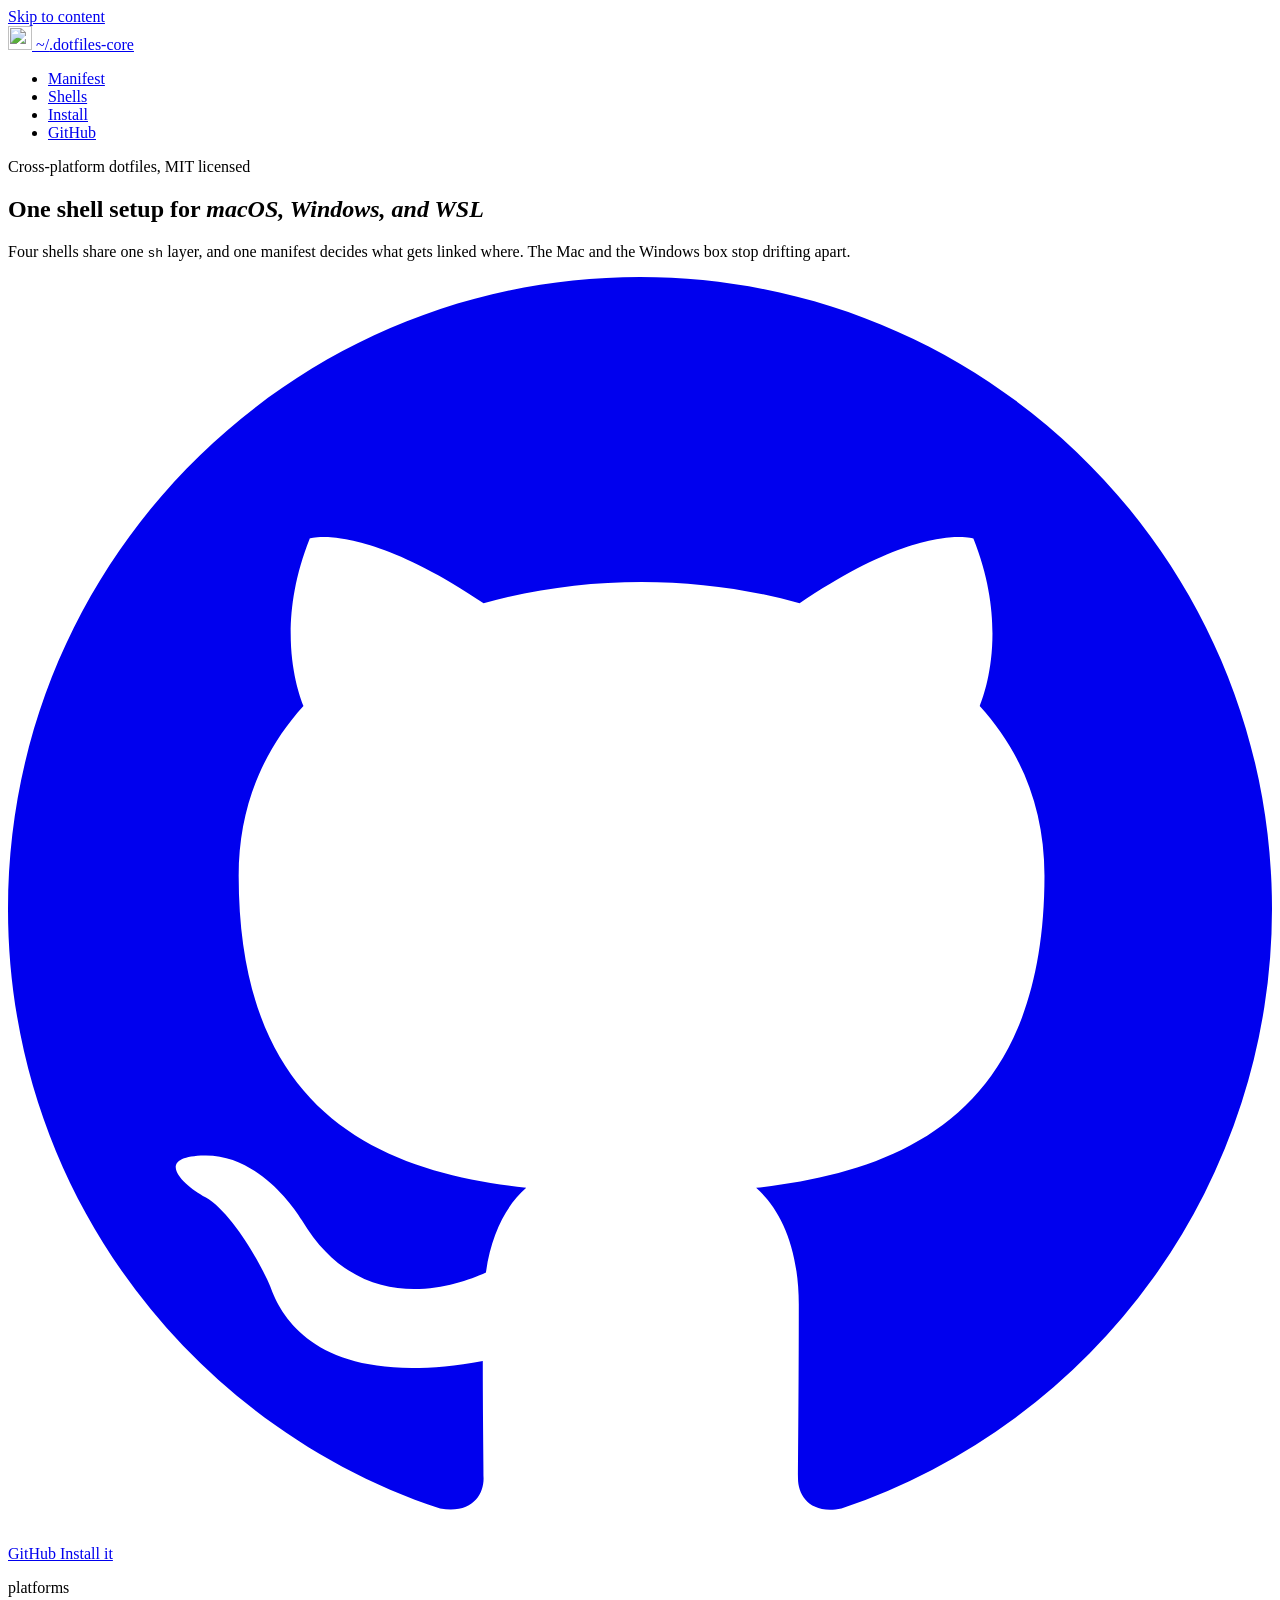
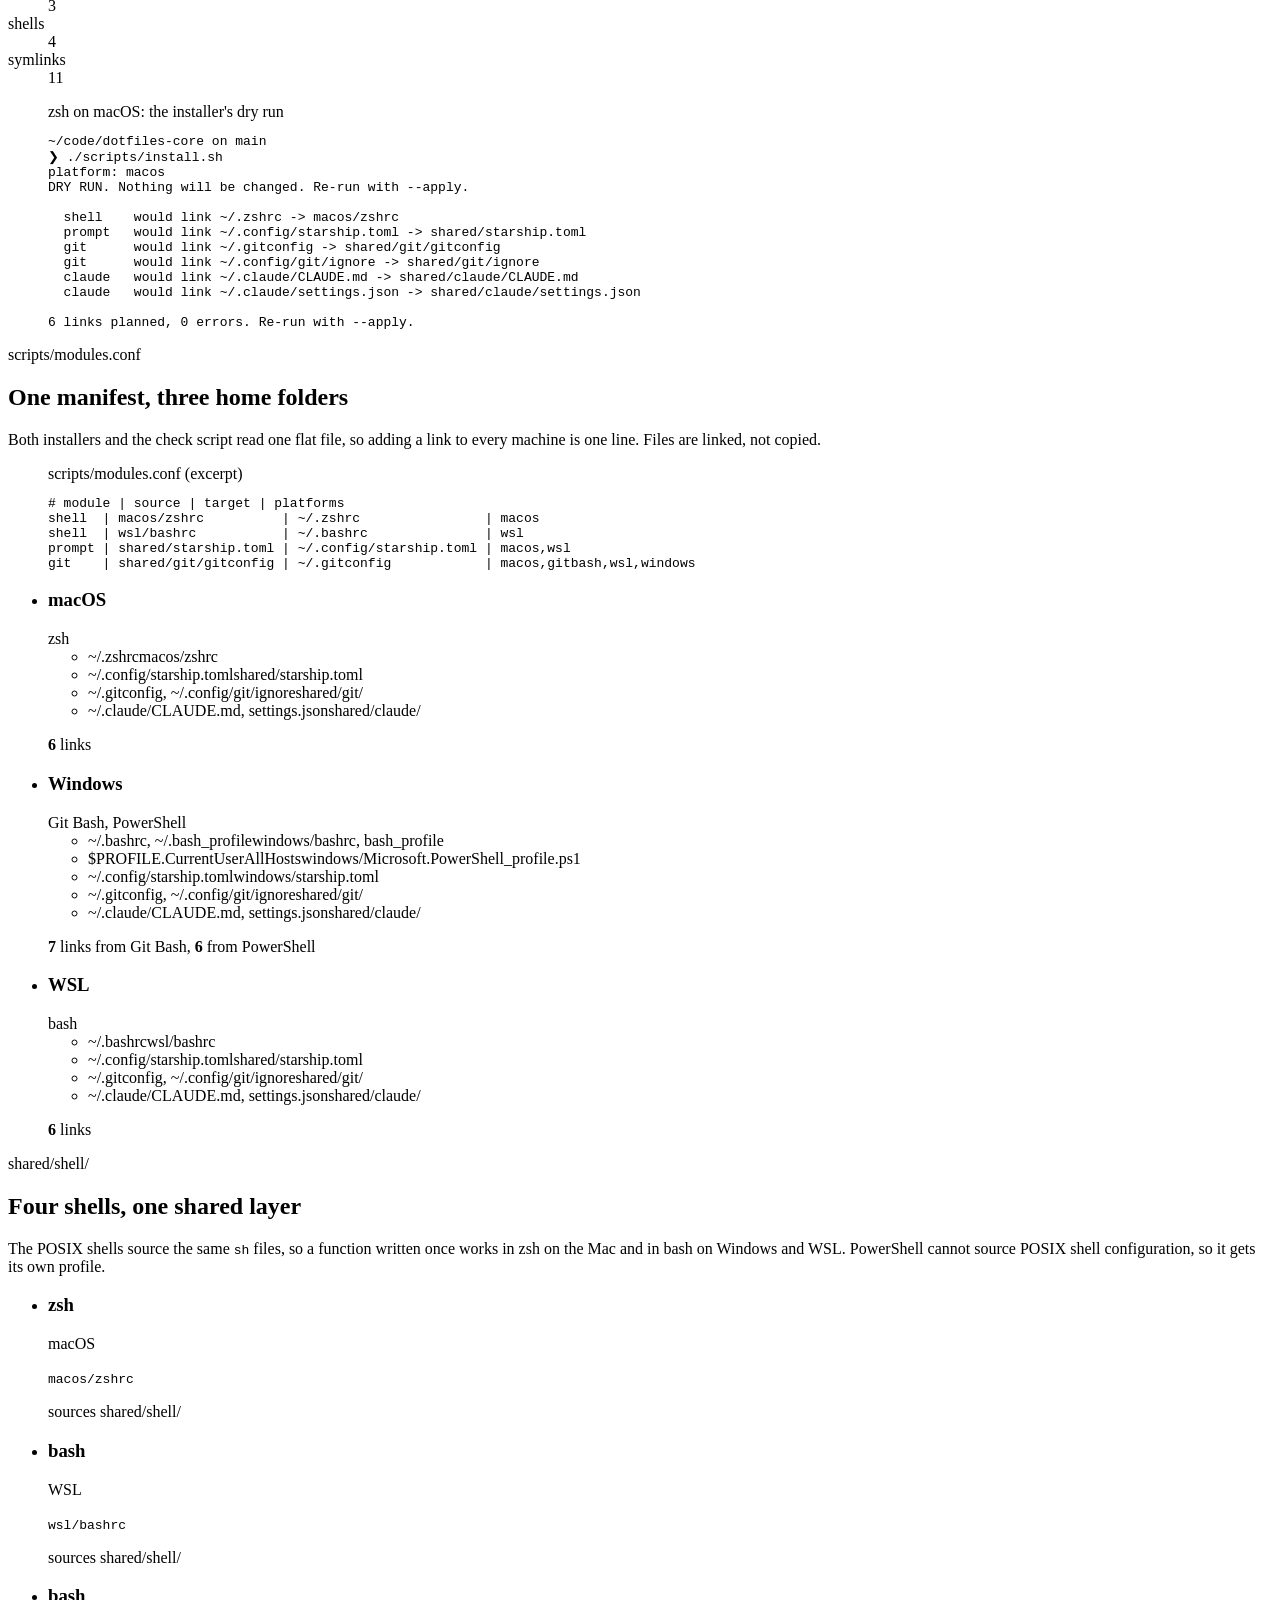
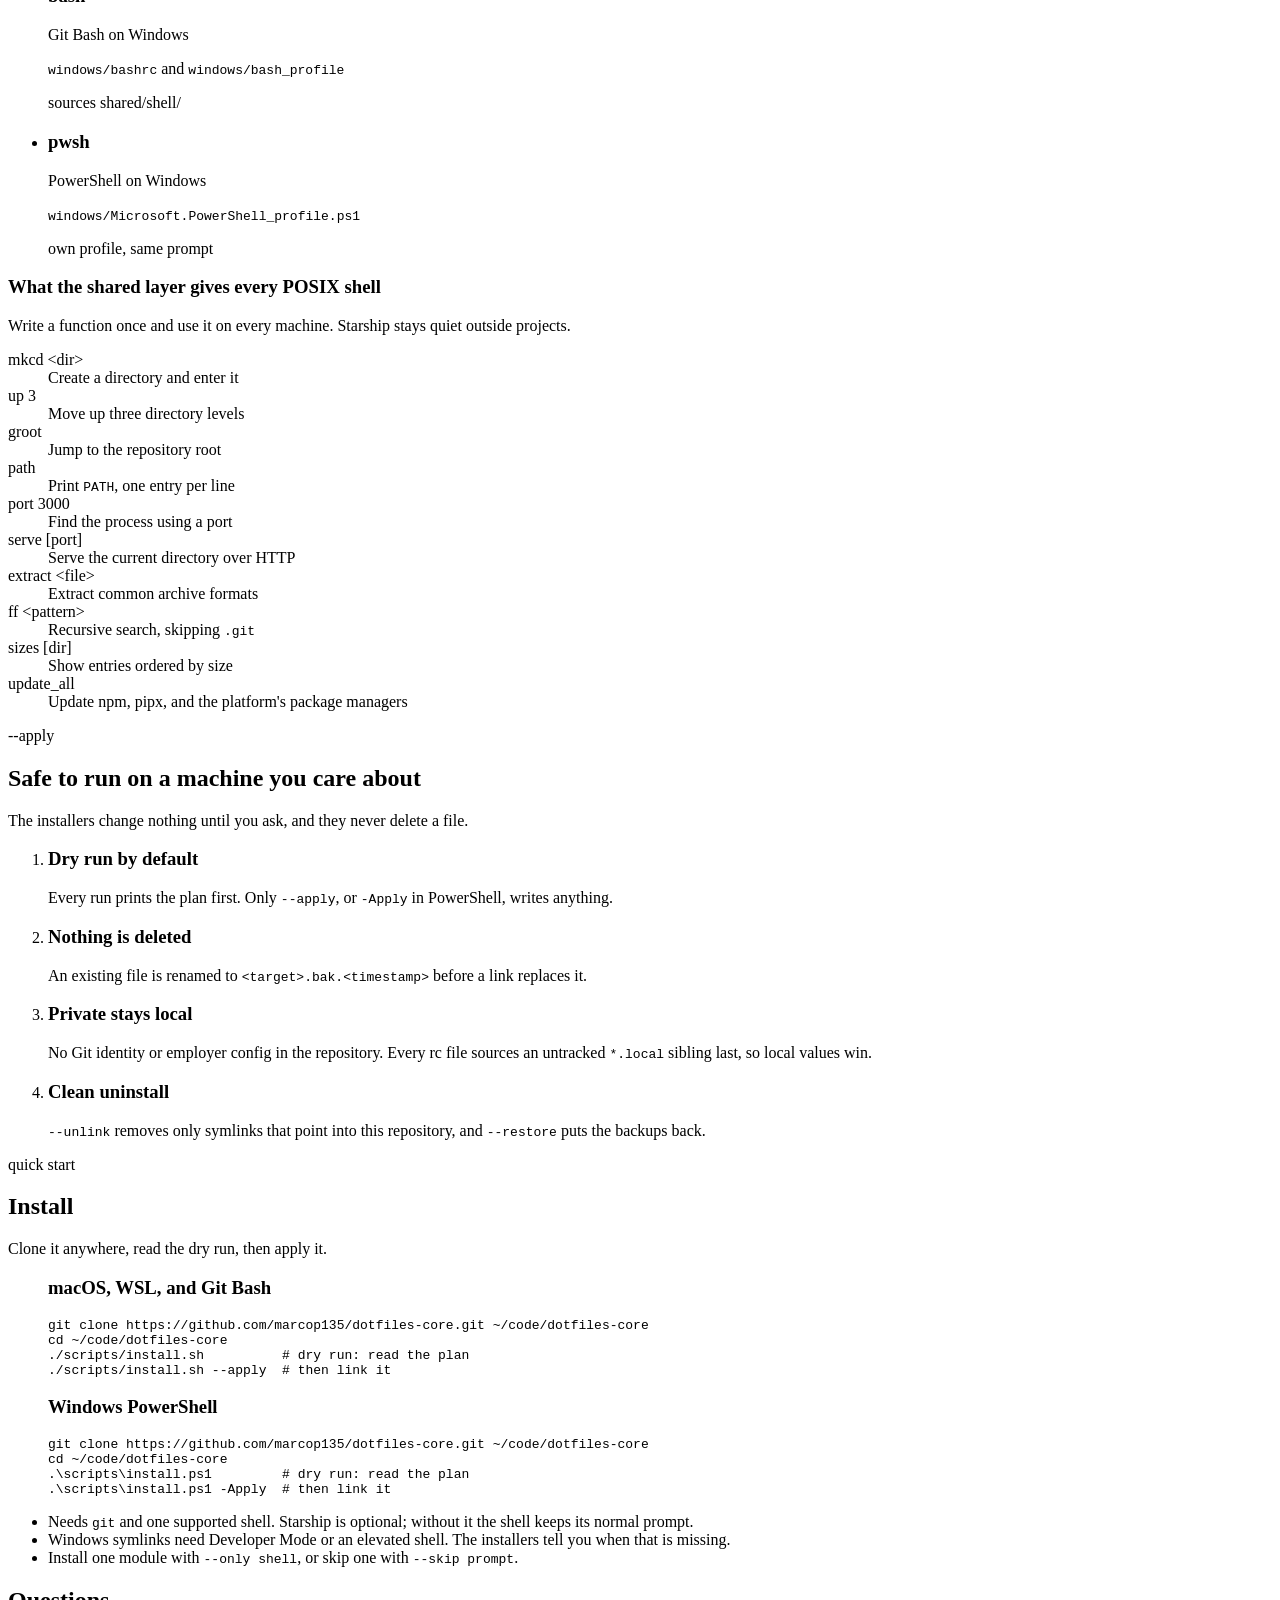
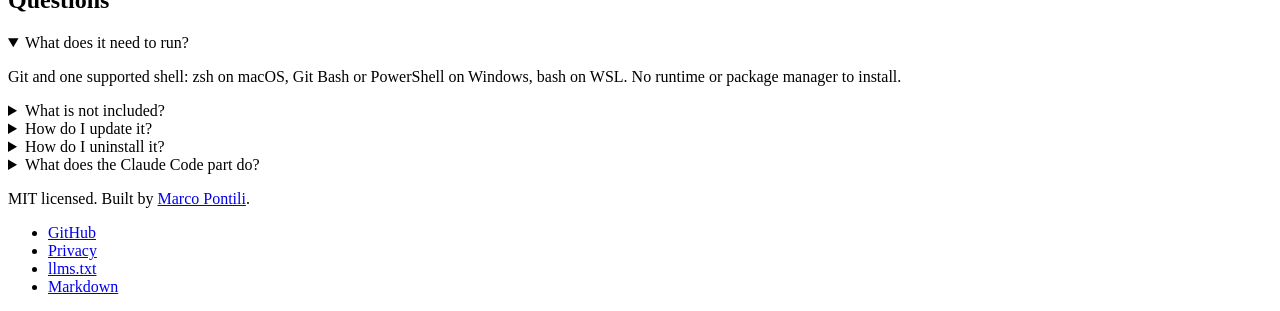
==== site/index.html @ bcd45f97 "fix(brand): shorten the image tagline and cut 1.4.1" ====
<!DOCTYPE html>
<html lang="en">
<head>
  <meta charset="utf-8">
  <meta name="viewport" content="width=device-width, initial-scale=1">
  <meta name="color-scheme" content="dark light">
  <meta name="robots" content="index, follow, max-snippet:-1, max-image-preview:large, max-video-preview:-1">
  <meta name="author" content="Marco Pontili">
  <meta name="theme-color" content="#070A12" media="(prefers-color-scheme: dark)">
  <meta name="theme-color" content="#F4F6FA" media="(prefers-color-scheme: light)">
  <link rel="icon" href="/favicon.ico" sizes="any">
  <link rel="icon" href="/favicon.svg" type="image/svg+xml">
  <link rel="icon" type="image/png" sizes="32x32" href="/favicon-32x32.png">
  <link rel="icon" type="image/png" sizes="16x16" href="/favicon-16x16.png">
  <link rel="apple-touch-icon" sizes="180x180" href="/apple-touch-icon.png">
  <link rel="manifest" href="/site.webmanifest">
  <link rel="preload" href="/fonts/roboto-mono-v31-latin-700.woff2" as="font" type="font/woff2" crossorigin>
  <link rel="stylesheet" href="/styles.3c9b6d05.css">
  <title>dotfiles-core: one shell setup for macOS, Windows, and WSL</title>
  <meta name="description" content="Cross-platform dotfiles for zsh, bash, Git Bash, and PowerShell. One shared sh layer, one manifest, symlinks into your home folder.">
  <link rel="canonical" href="https://dotfiles.marcopontili.com/">
  <link rel="alternate" type="text/markdown" href="https://dotfiles.marcopontili.com/index.md" title="Markdown">
  <link rel="alternate" type="text/plain" href="https://dotfiles.marcopontili.com/llms.txt" title="llms.txt">
  <meta property="og:type" content="website">
  <meta property="og:site_name" content="dotfiles-core">
  <meta property="og:locale" content="en_US">
  <meta property="og:url" content="https://dotfiles.marcopontili.com/">
  <meta property="og:title" content="dotfiles-core: one shell setup for macOS, Windows, and WSL">
  <meta property="og:description" content="Cross-platform dotfiles for zsh, bash, Git Bash, and PowerShell. One shared sh layer, one manifest, symlinks into your home folder.">
  <meta property="og:image" content="https://dotfiles.marcopontili.com/og.png">
  <meta property="og:image:width" content="1200">
  <meta property="og:image:height" content="630">
  <meta property="og:image:alt" content="~/.dotfiles-core: One shell for macOS, Win, and WSL. A simple terminal prompt.">
  <meta name="twitter:card" content="summary_large_image">
  <meta name="twitter:title" content="dotfiles-core: one shell setup for macOS, Windows, and WSL">
  <meta name="twitter:description" content="Cross-platform dotfiles for zsh, bash, Git Bash, and PowerShell. One shared sh layer, one manifest, symlinks into your home folder.">
  <meta name="twitter:image" content="https://dotfiles.marcopontili.com/og.png">
  <meta name="twitter:image:alt" content="~/.dotfiles-core: One shell for macOS, Win, and WSL. A simple terminal prompt.">
  <script type="application/ld+json">
{
  "@context": "https://schema.org",
  "@graph": [
    {
      "@type": "WebSite",
      "@id": "https://dotfiles.marcopontili.com/#website",
      "url": "https://dotfiles.marcopontili.com/",
      "name": "dotfiles-core",
      "description": "Cross-platform dotfiles for macOS, Windows, and WSL.",
      "inLanguage": "en",
      "publisher": {
        "@id": "https://marcopontili.com/#person"
      }
    },
    {
      "@type": "Person",
      "@id": "https://marcopontili.com/#person",
      "name": "Marco Pontili",
      "url": "https://marcopontili.com/",
      "sameAs": [
        "https://github.com/marcop135"
      ]
    },
    {
      "@type": "WebPage",
      "@id": "https://dotfiles.marcopontili.com/#webpage",
      "url": "https://dotfiles.marcopontili.com/",
      "name": "dotfiles-core: one shell setup for macOS, Windows, and WSL",
      "description": "Cross-platform dotfiles for zsh, bash, Git Bash, and PowerShell. One shared sh layer, one manifest, symlinks into your home folder.",
      "isPartOf": {
        "@id": "https://dotfiles.marcopontili.com/#website"
      },
      "about": {
        "@id": "https://dotfiles.marcopontili.com/#code"
      },
      "primaryImageOfPage": {
        "@type": "ImageObject",
        "url": "https://dotfiles.marcopontili.com/og.png",
        "width": 1200,
        "height": 630
      },
      "dateModified": "2026-10-15",
      "inLanguage": "en"
    },
    {
      "@type": "SoftwareSourceCode",
      "@id": "https://dotfiles.marcopontili.com/#code",
      "name": "dotfiles-core",
      "description": "Shell, prompt, Git, and Claude Code configuration for zsh on macOS, Git Bash and PowerShell on Windows, and bash on WSL, linked into the home folder from one manifest.",
      "codeRepository": "https://github.com/marcop135/dotfiles-core",
      "url": "https://dotfiles.marcopontili.com/",
      "programmingLanguage": [
        "Shell",
        "PowerShell"
      ],
      "runtimePlatform": [
        "macOS",
        "Windows",
        "Windows Subsystem for Linux"
      ],
      "license": "https://opensource.org/licenses/MIT",
      "author": {
        "@id": "https://marcopontili.com/#person"
      }
    },
    {
      "@type": "FAQPage",
      "@id": "https://dotfiles.marcopontili.com/#faq",
      "mainEntity": [
        {
          "@type": "Question",
          "name": "What is dotfiles-core?",
          "acceptedAnswer": {
            "@type": "Answer",
            "text": "dotfiles-core is the shared part of a cross-platform dotfiles setup for macOS, Windows, and WSL. One POSIX sh layer is sourced by zsh, bash, and Git Bash, PowerShell has its own profile, and one manifest decides which file is symlinked where in the home folder."
          }
        },
        {
          "@type": "Question",
          "name": "What does it need to run?",
          "acceptedAnswer": {
            "@type": "Answer",
            "text": "Git and one supported shell: zsh on macOS, Git Bash or PowerShell on Windows, bash on WSL. Starship is optional. There is no language runtime and no package manager to install."
          }
        },
        {
          "@type": "Question",
          "name": "Will the installer overwrite my existing files?",
          "acceptedAnswer": {
            "@type": "Answer",
            "text": "No. The installer is a dry run until you pass --apply, or -Apply in PowerShell. An existing file is renamed to <target>.bak.<timestamp> before a link replaces it, and nothing is ever deleted."
          }
        },
        {
          "@type": "Question",
          "name": "What is not included?",
          "acceptedAnswer": {
            "@type": "Answer",
            "text": "Git identity, employer and client configuration, package lists, macOS system settings, and editor and terminal settings. Private and machine-specific values go in untracked .local files that every rc file sources last."
          }
        },
        {
          "@type": "Question",
          "name": "How do I uninstall it?",
          "acceptedAnswer": {
            "@type": "Answer",
            "text": "Run ./scripts/install.sh --unlink --restore --apply. Uninstall removes only symlinks that point into the repository and puts the backups back."
          }
        }
      ]
    }
  ]
}
  </script>
</head>
<body>
  <a class="skip" href="#main">Skip to content</a>

  <header class="topbar">
    <div class="shell topbar-inner">
      <a class="brand" href="/" aria-label="dotfiles-core home">
        <img src="/favicon.svg" alt="" width="24" height="24">
        <span><span class="brand-tilde">~/</span>.dotfiles-core</span>
      </a>
      <nav class="topnav" aria-label="Primary">
        <ul>
          <li><a class="topnav-anchor" href="#manifest">Manifest</a></li>
          <li><a class="topnav-anchor" href="#shells">Shells</a></li>
          <li><a class="topnav-anchor" href="#install">Install</a></li>
          <li><a class="topnav-gh" href="https://github.com/marcop135/dotfiles-core">GitHub</a></li>
        </ul>
      </nav>
    </div>
  </header>

  <main id="main">
    <section class="hero" aria-labelledby="hero-title">
      <div class="shell hero-grid">
        <div>
          <p class="eyebrow">Cross-platform dotfiles, MIT licensed</p>
          <h1 id="hero-title" class="headline">One shell setup for <em>macOS, Windows, and WSL</em></h1>
          <p class="lede">Four shells share one <code>sh</code> layer, and one manifest decides what gets linked where. The Mac and the Windows box stop drifting apart.</p>
          <div class="cta">
            <a class="btn btn-primary" href="https://github.com/marcop135/dotfiles-core">
              <svg viewBox="0 0 16 16" aria-hidden="true" focusable="false"><path fill="currentColor" d="M8 0C3.58 0 0 3.58 0 8c0 3.54 2.29 6.53 5.47 7.59.4.07.55-.17.55-.38 0-.19-.01-.82-.01-1.49-2.01.37-2.53-.49-2.69-.94-.09-.23-.48-.94-.82-1.13-.28-.15-.68-.52-.01-.53.63-.01 1.08.58 1.23.82.72 1.21 1.87.87 2.33.66.07-.52.28-.87.51-1.07-1.78-.2-3.64-.89-3.64-3.95 0-.87.31-1.59.82-2.15-.08-.2-.36-1.02.08-2.12 0 0 .67-.21 2.2.82.64-.18 1.32-.27 2-.27.68 0 1.36.09 2 .27 1.53-1.04 2.2-.82 2.2-.82.44 1.1.16 1.92.08 2.12.51.56.82 1.27.82 2.15 0 3.07-1.87 3.75-3.65 3.95.29.25.54.73.54 1.48 0 1.07-.01 1.93-.01 2.2 0 .21.15.46.55.38A8.013 8.013 0 0 0 16 8c0-4.42-3.58-8-8-8Z"/></svg>
              GitHub
            </a>
            <a class="btn btn-ghost" href="#install">Install it</a>
          </div>
          <dl class="stats">
            <div><dt>platforms</dt><dd>3</dd></div>
            <div><dt>shells</dt><dd>4</dd></div>
            <div><dt>symlinks</dt><dd>11</dd></div>
          </dl>
        </div>

        <figure class="term" aria-labelledby="hero-term-caption">
          <figcaption id="hero-term-caption" class="term-bar">
            <span class="term-dots" aria-hidden="true"><span></span><span></span><span></span></span>
            zsh on macOS: the installer's dry run
          </figcaption>
<pre class="term-body" tabindex="0"><code><span class="t-path">~/code/dotfiles-core</span> <span class="t-muted">on</span> <span class="t-branch">main</span>
<span class="t-prompt">&#10095;</span> <span class="t-cmd">./scripts/install.sh</span><span class="t-cursor" aria-hidden="true"></span>
<span class="t-out i0"><span class="t-muted">platform:</span> macos</span>
<span class="t-out i1"><span class="t-warn">DRY RUN.</span> Nothing will be changed. Re-run with --apply.</span>
<span class="t-out i2"> </span>
<span class="t-out i3">  <span class="t-mod">shell </span>   would link ~/.zshrc -&gt; macos/zshrc</span>
<span class="t-out i4">  <span class="t-mod">prompt</span>   would link ~/.config/starship.toml -&gt; shared/starship.toml</span>
<span class="t-out i5">  <span class="t-mod">git   </span>   would link ~/.gitconfig -&gt; shared/git/gitconfig</span>
<span class="t-out i6">  <span class="t-mod">git   </span>   would link ~/.config/git/ignore -&gt; shared/git/ignore</span>
<span class="t-out i7">  <span class="t-mod">claude</span>   would link ~/.claude/CLAUDE.md -&gt; shared/claude/CLAUDE.md</span>
<span class="t-out i8">  <span class="t-mod">claude</span>   would link ~/.claude/settings.json -&gt; shared/claude/settings.json</span>
<span class="t-out i9"> </span>
<span class="t-out i10"><span class="t-ok">6 links planned, 0 errors.</span> Re-run with --apply.</span></code></pre>
        </figure>
      </div>
    </section>

    <section class="section" id="manifest" aria-labelledby="manifest-title">
      <div class="shell">
        <div class="section-head section-head--center">
          <span class="section-kicker">scripts/modules.conf</span>
          <h2 id="manifest-title" class="section-title">One manifest, three home folders</h2>
          <p class="section-lede">Both installers and the check script read one flat file, so adding a link to every machine is one line. Files are linked, not copied.</p>
        </div>

        <div class="fan">
          <div class="manifest">
            <figure class="term" aria-labelledby="manifest-caption">
              <figcaption id="manifest-caption" class="term-bar">
                <span class="term-dots" aria-hidden="true"><span></span><span></span><span></span></span>
                scripts/modules.conf (excerpt)
              </figcaption>
<pre class="term-body" tabindex="0"><code><span class="t-comment"># module | source | target | platforms</span>
<span class="t-mod">shell </span> | macos/zshrc          | ~/.zshrc                | macos
<span class="t-mod">shell </span> | wsl/bashrc           | ~/.bashrc               | wsl
<span class="t-mod">prompt</span> | shared/starship.toml | ~/.config/starship.toml | macos,wsl
<span class="t-mod">git   </span> | shared/git/gitconfig | ~/.gitconfig            | macos,gitbash,wsl,windows</code></pre>
            </figure>
          </div>

          <ul class="fan-targets" aria-label="Where each platform's links land">
            <li class="target">
              <div class="target-head">
                <h3>macOS</h3>
                <span class="target-shells">zsh</span>
              </div>
              <ul class="links">
                <li><span class="to">~/.zshrc</span><span class="from">macos/zshrc</span></li>
                <li><span class="to">~/.config/starship.toml</span><span class="from">shared/starship.toml</span></li>
                <li><span class="to">~/.gitconfig, ~/.config/git/ignore</span><span class="from">shared/git/</span></li>
                <li><span class="to">~/.claude/CLAUDE.md, settings.json</span><span class="from">shared/claude/</span></li>
              </ul>
              <p class="target-count"><strong>6</strong> links</p>
            </li>
            <li class="target">
              <div class="target-head">
                <h3>Windows</h3>
                <span class="target-shells">Git Bash, PowerShell</span>
              </div>
              <ul class="links">
                <li><span class="to">~/.bashrc, ~/.bash_profile</span><span class="from">windows/bashrc, bash_profile</span></li>
                <li><span class="to">$PROFILE.CurrentUserAllHosts</span><span class="from">windows/Microsoft.PowerShell_profile.ps1</span></li>
                <li><span class="to">~/.config/starship.toml</span><span class="from">windows/starship.toml</span></li>
                <li><span class="to">~/.gitconfig, ~/.config/git/ignore</span><span class="from">shared/git/</span></li>
                <li><span class="to">~/.claude/CLAUDE.md, settings.json</span><span class="from">shared/claude/</span></li>
              </ul>
              <p class="target-count"><strong>7</strong> links from Git Bash, <strong>6</strong> from PowerShell</p>
            </li>
            <li class="target">
              <div class="target-head">
                <h3>WSL</h3>
                <span class="target-shells">bash</span>
              </div>
              <ul class="links">
                <li><span class="to">~/.bashrc</span><span class="from">wsl/bashrc</span></li>
                <li><span class="to">~/.config/starship.toml</span><span class="from">shared/starship.toml</span></li>
                <li><span class="to">~/.gitconfig, ~/.config/git/ignore</span><span class="from">shared/git/</span></li>
                <li><span class="to">~/.claude/CLAUDE.md, settings.json</span><span class="from">shared/claude/</span></li>
              </ul>
              <p class="target-count"><strong>6</strong> links</p>
            </li>
          </ul>
        </div>
      </div>
    </section>

    <section class="section" id="shells" aria-labelledby="shells-title">
      <div class="shell">
        <div class="section-head">
          <span class="section-kicker">shared/shell/</span>
          <h2 id="shells-title" class="section-title">Four shells, one shared layer</h2>
          <p class="section-lede">The POSIX shells source the same <code>sh</code> files, so a function written once works in zsh on the Mac and in bash on Windows and WSL. PowerShell cannot source POSIX shell configuration, so it gets its own profile.</p>
        </div>

        <ul class="shells">
          <li class="shell-card" data-tone="mac">
            <h3>zsh</h3>
            <p class="shell-platform">macOS</p>
            <p class="shell-entry"><code>macos/zshrc</code></p>
            <p class="shell-layer">sources shared/shell/</p>
          </li>
          <li class="shell-card" data-tone="wsl">
            <h3>bash</h3>
            <p class="shell-platform">WSL</p>
            <p class="shell-entry"><code>wsl/bashrc</code></p>
            <p class="shell-layer">sources shared/shell/</p>
          </li>
          <li class="shell-card" data-tone="gitbash">
            <h3>bash</h3>
            <p class="shell-platform">Git Bash on Windows</p>
            <p class="shell-entry"><code>windows/bashrc</code> and <code>windows/bash_profile</code></p>
            <p class="shell-layer">sources shared/shell/</p>
          </li>
          <li class="shell-card" data-tone="pwsh">
            <h3>pwsh</h3>
            <p class="shell-platform">PowerShell on Windows</p>
            <p class="shell-entry"><code>windows/Microsoft.PowerShell_profile.ps1</code></p>
            <p class="shell-layer">own profile, same prompt</p>
          </li>
        </ul>

        <div class="shared-layer">
          <div>
            <h3>What the shared layer gives every POSIX shell</h3>
            <p>Write a function once and use it on every machine. Starship stays quiet outside projects.</p>
          </div>
          <dl class="fn-list">
            <div><dt>mkcd &lt;dir&gt;</dt><dd>Create a directory and enter it</dd></div>
            <div><dt>up 3</dt><dd>Move up three directory levels</dd></div>
            <div><dt>groot</dt><dd>Jump to the repository root</dd></div>
            <div><dt>path</dt><dd>Print <code>PATH</code>, one entry per line</dd></div>
            <div><dt>port 3000</dt><dd>Find the process using a port</dd></div>
            <div><dt>serve [port]</dt><dd>Serve the current directory over HTTP</dd></div>
            <div><dt>extract &lt;file&gt;</dt><dd>Extract common archive formats</dd></div>
            <div><dt>ff &lt;pattern&gt;</dt><dd>Recursive search, skipping <code>.git</code></dd></div>
            <div><dt>sizes [dir]</dt><dd>Show entries ordered by size</dd></div>
            <div><dt>update_all</dt><dd>Update npm, pipx, and the platform's package managers</dd></div>
          </dl>
        </div>
      </div>
    </section>

    <section class="section" id="safety" aria-labelledby="safety-title">
      <div class="shell">
        <div class="section-head">
          <span class="section-kicker">--apply</span>
          <h2 id="safety-title" class="section-title">Safe to run on a machine you care about</h2>
          <p class="section-lede">The installers change nothing until you ask, and they never delete a file.</p>
        </div>
        <ol class="rules">
          <li>
            <h3>Dry run by default</h3>
            <p>Every run prints the plan first. Only <code>--apply</code>, or <code>-Apply</code> in PowerShell, writes anything.</p>
          </li>
          <li>
            <h3>Nothing is deleted</h3>
            <p>An existing file is renamed to <code>&lt;target&gt;.bak.&lt;timestamp&gt;</code> before a link replaces it.</p>
          </li>
          <li>
            <h3>Private stays local</h3>
            <p>No Git identity or employer config in the repository. Every rc file sources an untracked <code>*.local</code> sibling last, so local values win.</p>
          </li>
          <li>
            <h3>Clean uninstall</h3>
            <p><code>--unlink</code> removes only symlinks that point into this repository, and <code>--restore</code> puts the backups back.</p>
          </li>
        </ol>
      </div>
    </section>

    <section class="section" id="install" aria-labelledby="install-title">
      <div class="shell">
        <div class="section-head">
          <span class="section-kicker">quick start</span>
          <h2 id="install-title" class="section-title">Install</h2>
          <p class="section-lede">Clone it anywhere, read the dry run, then apply it.</p>
        </div>

        <div class="install-grid">
          <figure class="term snippet" aria-labelledby="snip-posix-title">
            <div class="term-bar">
              <h3 id="snip-posix-title">macOS, WSL, and Git Bash</h3>
              <button class="copy" type="button" data-copy="snip-posix" aria-label="Copy the macOS, WSL, and Git Bash commands" hidden>
                <svg viewBox="0 0 16 16" aria-hidden="true" focusable="false"><path fill="currentColor" d="M5 1.5A1.5 1.5 0 0 1 6.5 0h7A1.5 1.5 0 0 1 15 1.5v9a1.5 1.5 0 0 1-1.5 1.5H12v-1.5h1.5v-9h-7V3H5ZM1 5.5A1.5 1.5 0 0 1 2.5 4h7A1.5 1.5 0 0 1 11 5.5v9A1.5 1.5 0 0 1 9.5 16h-7A1.5 1.5 0 0 1 1 14.5Zm1.5 0v9h7v-9Z"/></svg>
                <span class="copy-label">Copy</span>
              </button>
            </div>
<pre class="term-body" tabindex="0"><code id="snip-posix">git clone https://github.com/marcop135/dotfiles-core.git ~/code/dotfiles-core
cd ~/code/dotfiles-core
./scripts/install.sh          <span class="t-comment"># dry run: read the plan</span>
./scripts/install.sh --apply  <span class="t-comment"># then link it</span></code></pre>
          </figure>

          <figure class="term snippet" aria-labelledby="snip-pwsh-title">
            <div class="term-bar">
              <h3 id="snip-pwsh-title">Windows PowerShell</h3>
              <button class="copy" type="button" data-copy="snip-pwsh" aria-label="Copy the Windows PowerShell commands" hidden>
                <svg viewBox="0 0 16 16" aria-hidden="true" focusable="false"><path fill="currentColor" d="M5 1.5A1.5 1.5 0 0 1 6.5 0h7A1.5 1.5 0 0 1 15 1.5v9a1.5 1.5 0 0 1-1.5 1.5H12v-1.5h1.5v-9h-7V3H5ZM1 5.5A1.5 1.5 0 0 1 2.5 4h7A1.5 1.5 0 0 1 11 5.5v9A1.5 1.5 0 0 1 9.5 16h-7A1.5 1.5 0 0 1 1 14.5Zm1.5 0v9h7v-9Z"/></svg>
                <span class="copy-label">Copy</span>
              </button>
            </div>
<pre class="term-body" tabindex="0"><code id="snip-pwsh">git clone https://github.com/marcop135/dotfiles-core.git ~/code/dotfiles-core
cd ~/code/dotfiles-core
.\scripts\install.ps1         <span class="t-comment"># dry run: read the plan</span>
.\scripts\install.ps1 -Apply  <span class="t-comment"># then link it</span></code></pre>
          </figure>
        </div>
        <p id="copy-status" class="visually-hidden" role="status" aria-live="polite"></p>

        <ul class="requirements">
          <li>Needs <code>git</code> and one supported shell. Starship is optional; without it the shell keeps its normal prompt.</li>
          <li>Windows symlinks need Developer Mode or an elevated shell. The installers tell you when that is missing.</li>
          <li>Install one module with <code>--only shell</code>, or skip one with <code>--skip prompt</code>.</li>
        </ul>
      </div>
    </section>

    <section class="section" id="faq" aria-labelledby="faq-title">
      <div class="shell">
        <div class="section-head">
          <h2 id="faq-title" class="section-title">Questions</h2>
        </div>
        <div class="faq">
          <details open>
            <summary>What does it need to run?</summary>
            <p>Git and one supported shell: zsh on macOS, Git Bash or PowerShell on Windows, bash on WSL. No runtime or package manager to install.</p>
          </details>
          <details>
            <summary>What is not included?</summary>
            <p>Git identity, employer and client configuration, package lists, macOS system settings, and editor and terminal settings. Put your identity in <code>~/.gitconfig.local</code> and anything private in the <code>.local</code> files.</p>
          </details>
          <details>
            <summary>How do I update it?</summary>
            <p>Run <code>git pull</code> and <code>./scripts/install.sh --apply</code> again. The installer is idempotent: existing links stay as they are and new configuration gets linked.</p>
          </details>
          <details>
            <summary>How do I uninstall it?</summary>
            <p>Run <code>./scripts/install.sh --unlink --restore --apply</code>. It removes only the symlinks that point into the repository and puts the backups back.</p>
          </details>
          <details>
            <summary>What does the Claude Code part do?</summary>
            <p>It links two user-level files, <code>CLAUDE.md</code> and <code>settings.json</code>. The settings turn off telemetry and the auto-updater, keep commands behind approval, and deny secret files, force-push, and pushes to <code>main</code>. The deny rules are a safety floor, not a sandbox.</p>
          </details>
        </div>
      </div>
    </section>
  </main>

  <footer class="site-footer">
    <div class="shell site-footer-inner">
      <p>MIT licensed. Built by <a href="https://marcopontili.com">Marco Pontili</a>.</p>
      <nav aria-label="Footer">
        <ul>
          <li><a href="https://github.com/marcop135/dotfiles-core">GitHub</a></li>
          <li><a href="/privacy.html">Privacy</a></li>
          <li><a href="/llms.txt">llms.txt</a></li>
          <li><a href="/index.md">Markdown</a></li>
        </ul>
      </nav>
    </div>
  </footer>
  <noscript><img class="pixel" src="https://mt.marcopontili.com/m/?idsite=1&amp;rec=1" alt="" width="1" height="1" referrerpolicy="no-referrer-when-downgrade"></noscript>
  <script src="/app.f296d52c.js" defer></script>
</body>
</html>
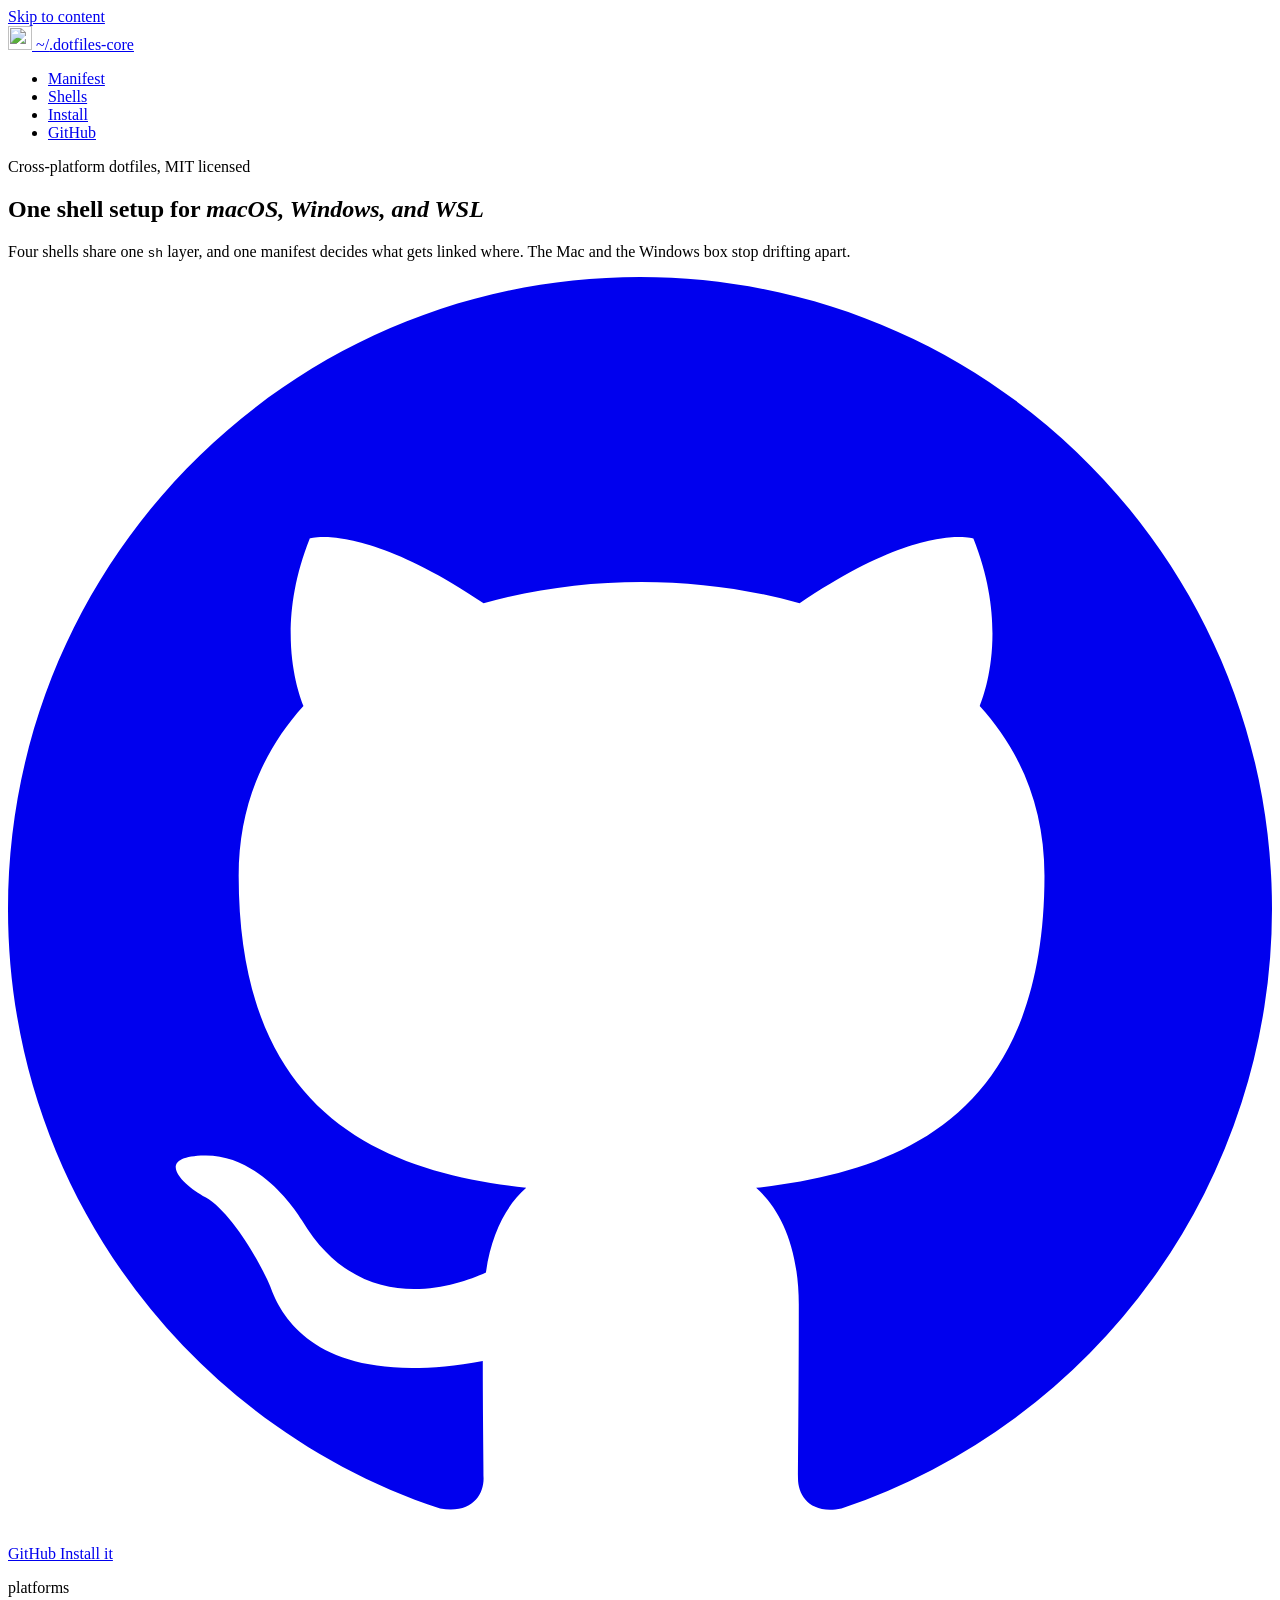
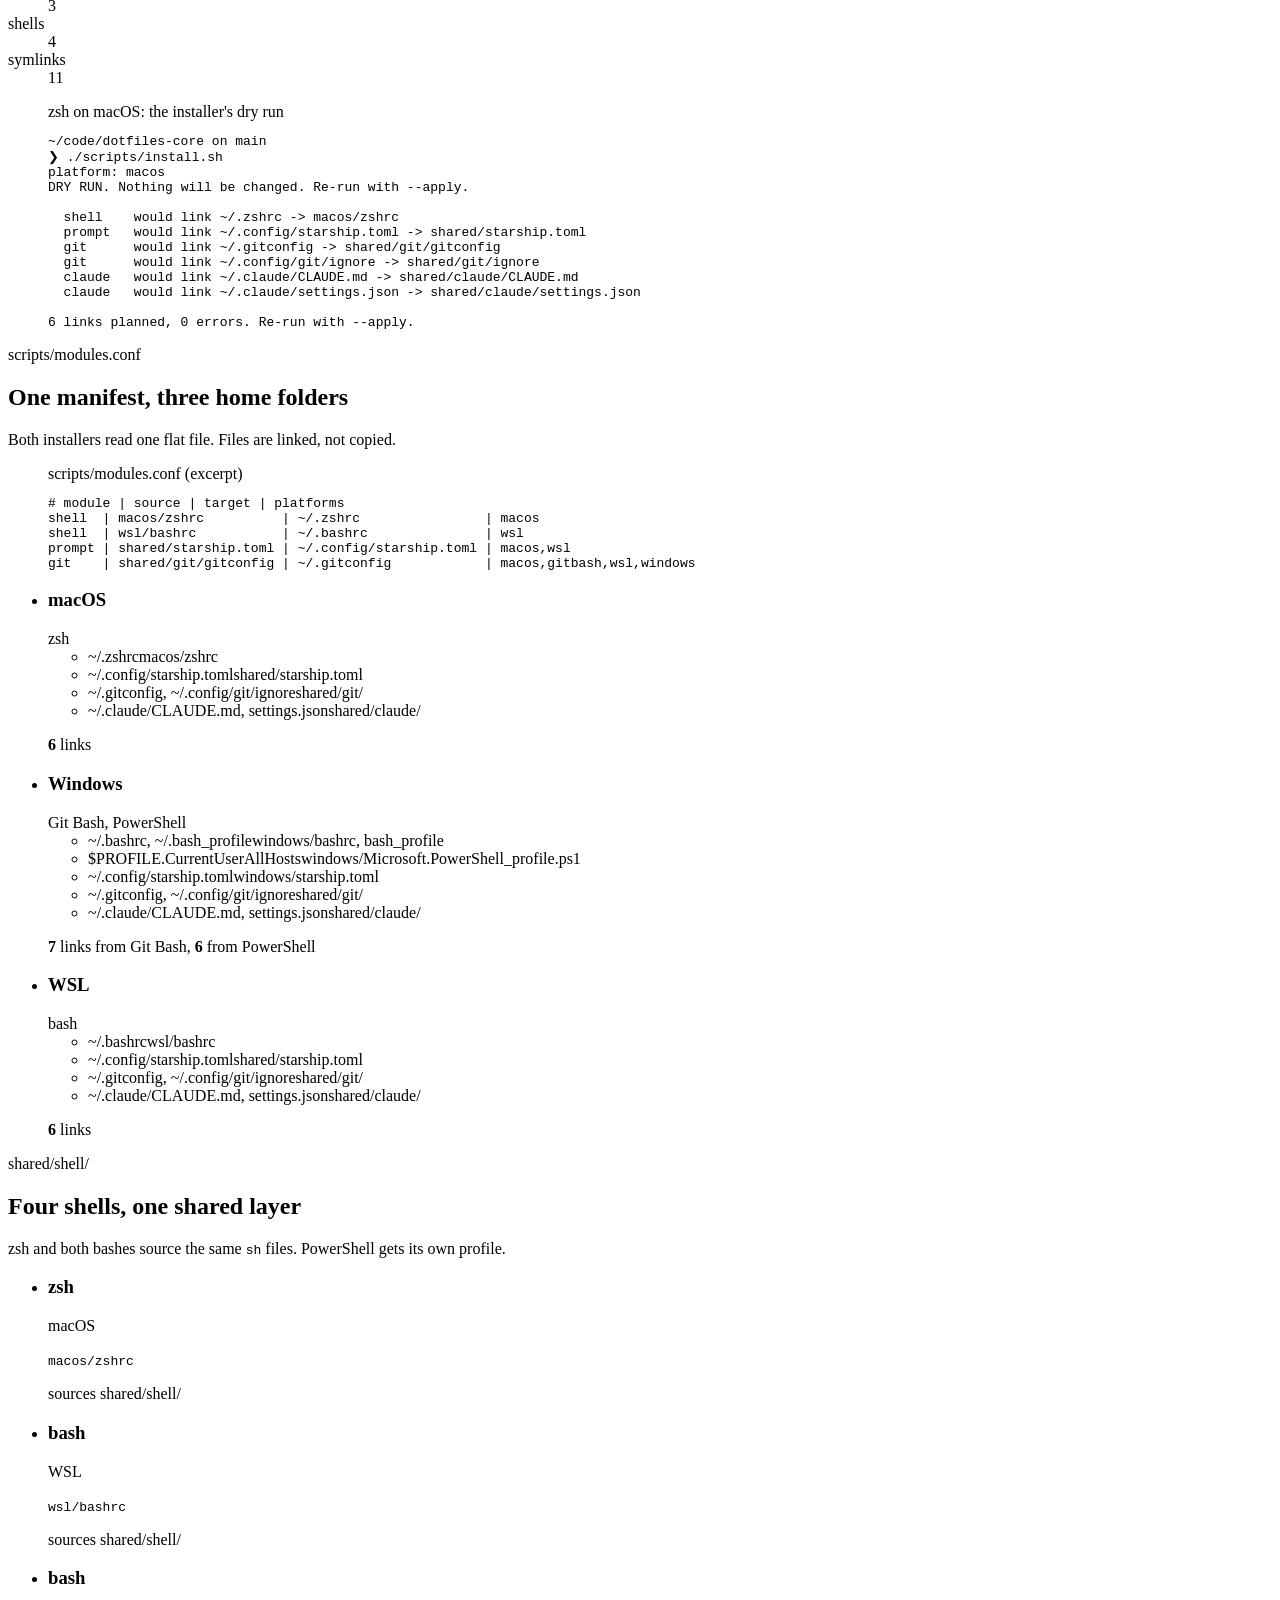
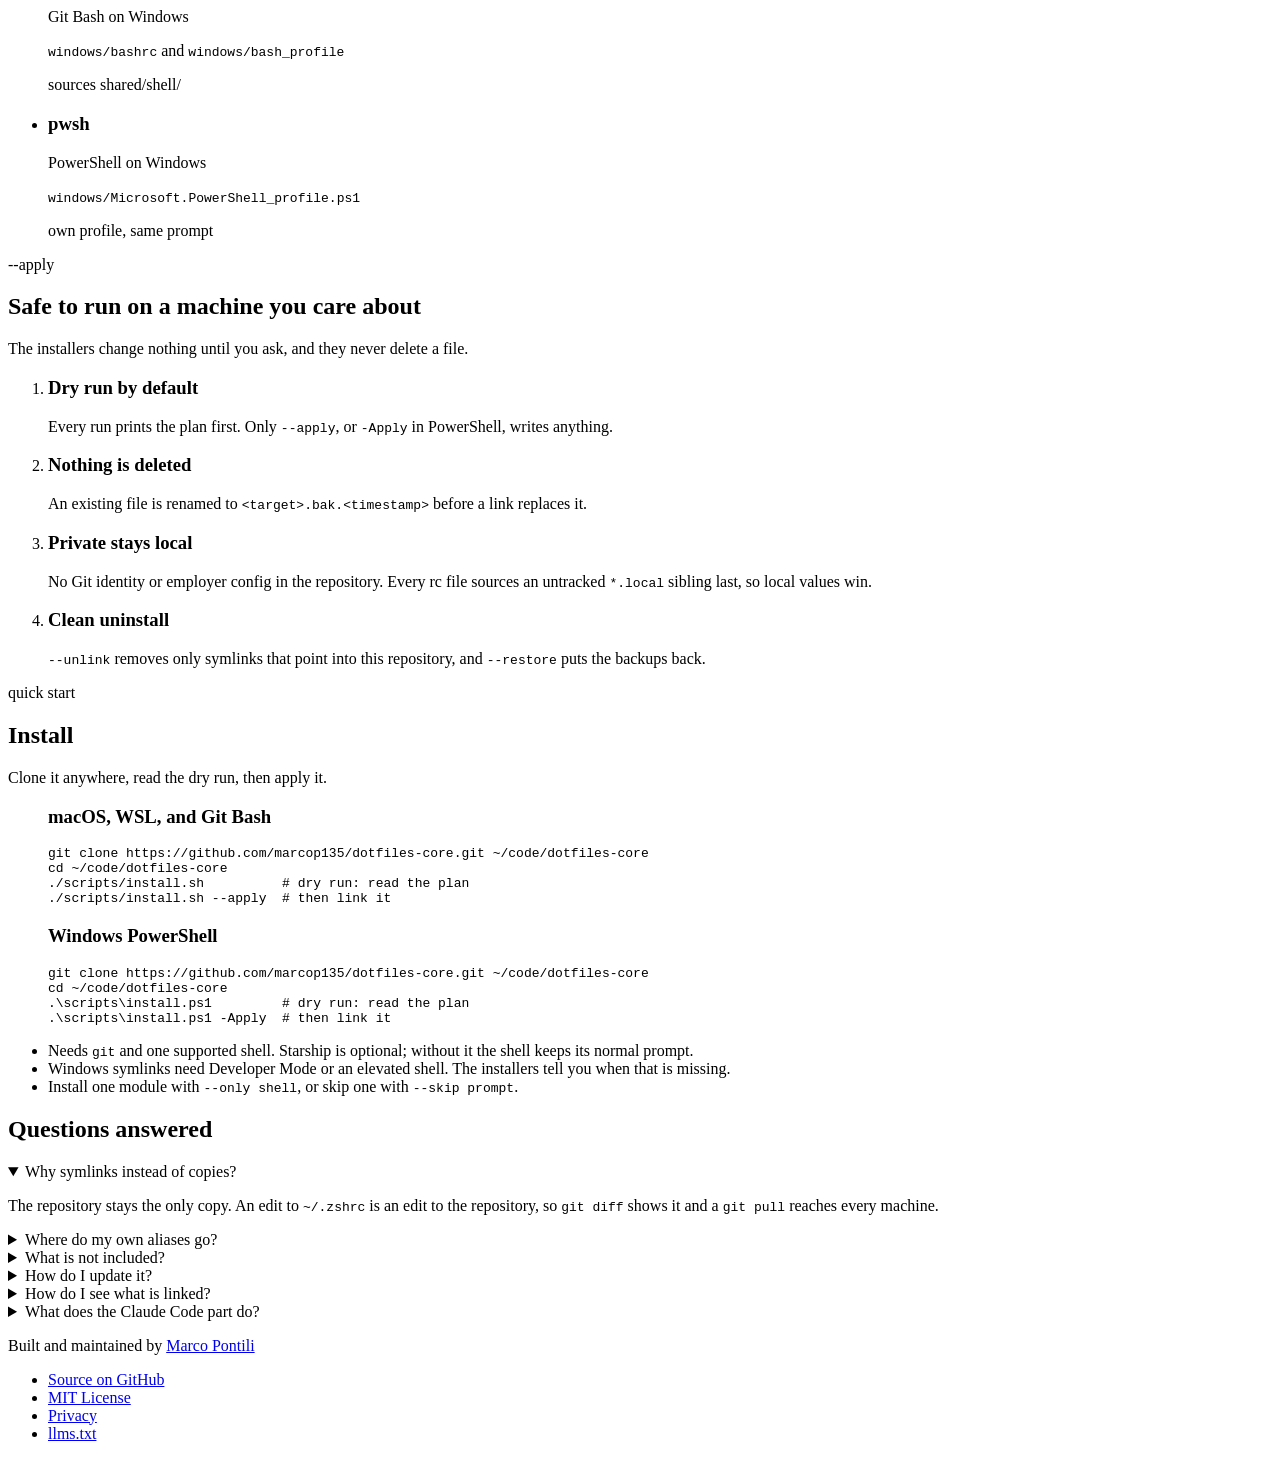
==== commit c87ae054: "feat(site): match the footer, animate the FAQ, fix the phone layout, and cut 1.5.0" ====
--- a/site/index.html
+++ b/site/index.html
@@ -15,7 +15,7 @@
   <link rel="apple-touch-icon" sizes="180x180" href="/apple-touch-icon.png">
   <link rel="manifest" href="/site.webmanifest">
   <link rel="preload" href="/fonts/roboto-mono-v31-latin-700.woff2" as="font" type="font/woff2" crossorigin>
-  <link rel="stylesheet" href="/styles.3c9b6d05.css">
+  <link rel="stylesheet" href="/styles.3f65db38.css">
   <title>dotfiles-core: one shell setup for macOS, Windows, and WSL</title>
   <meta name="description" content="Cross-platform dotfiles for zsh, bash, Git Bash, and PowerShell. One shared sh layer, one manifest, symlinks into your home folder.">
   <link rel="canonical" href="https://dotfiles.marcopontili.com/">
@@ -78,7 +78,7 @@
         "width": 1200,
         "height": 630
       },
-      "dateModified": "2026-10-15",
+      "dateModified": "2026-10-17",
       "inLanguage": "en"
     },
     {
@@ -108,42 +108,50 @@
       "mainEntity": [
         {
           "@type": "Question",
-          "name": "What is dotfiles-core?",
-          "acceptedAnswer": {
-            "@type": "Answer",
-            "text": "dotfiles-core is the shared part of a cross-platform dotfiles setup for macOS, Windows, and WSL. One POSIX sh layer is sourced by zsh, bash, and Git Bash, PowerShell has its own profile, and one manifest decides which file is symlinked where in the home folder."
+          "name": "Why symlinks instead of copies?",
+          "acceptedAnswer": {
+            "@type": "Answer",
+            "text": "The repository stays the only copy. An edit to ~/.zshrc is an edit to the repository, so git diff shows it and a git pull reaches every machine."
           }
         },
         {
           "@type": "Question",
-          "name": "What does it need to run?",
-          "acceptedAnswer": {
-            "@type": "Answer",
-            "text": "Git and one supported shell: zsh on macOS, Git Bash or PowerShell on Windows, bash on WSL. Starship is optional. There is no language runtime and no package manager to install."
+          "name": "Where do my own aliases go?",
+          "acceptedAnswer": {
+            "@type": "Answer",
+            "text": "In ~/.shell.local, which zsh and both bashes read, or profile.local.ps1 next to the PowerShell profile. They load after the tracked configuration, so local values win."
           }
         },
         {
           "@type": "Question",
-          "name": "Will the installer overwrite my existing files?",
-          "acceptedAnswer": {
-            "@type": "Answer",
-            "text": "No. The installer is a dry run until you pass --apply, or -Apply in PowerShell. An existing file is renamed to <target>.bak.<timestamp> before a link replaces it, and nothing is ever deleted."
+          "name": "What is not included?",
+          "acceptedAnswer": {
+            "@type": "Answer",
+            "text": "Git identity, employer and client configuration, package lists, macOS system settings, and editor and terminal settings. Your identity goes in ~/.gitconfig.local, which the tracked gitconfig includes."
           }
         },
         {
           "@type": "Question",
-          "name": "What is not included?",
-          "acceptedAnswer": {
-            "@type": "Answer",
-            "text": "Git identity, employer and client configuration, package lists, macOS system settings, and editor and terminal settings. Private and machine-specific values go in untracked .local files that every rc file sources last."
+          "name": "How do I update it?",
+          "acceptedAnswer": {
+            "@type": "Answer",
+            "text": "Run git pull, then ./scripts/install.sh --apply, or .\\scripts\\install.ps1 -Apply in PowerShell. Links already in place are left alone; new ones get added."
           }
         },
         {
           "@type": "Question",
-          "name": "How do I uninstall it?",
-          "acceptedAnswer": {
-            "@type": "Answer",
-            "text": "Run ./scripts/install.sh --unlink --restore --apply. Uninstall removes only symlinks that point into the repository and puts the backups back."
+          "name": "How do I see what is linked?",
+          "acceptedAnswer": {
+            "@type": "Answer",
+            "text": "Run ./scripts/install.sh --status, or -Status in PowerShell. doctor.sh and doctor.ps1 catch the problems that fail silently, such as missing symlink rights on Windows."
+          }
+        },
+        {
+          "@type": "Question",
+          "name": "What does the Claude Code part do?",
+          "acceptedAnswer": {
+            "@type": "Answer",
+            "text": "It links CLAUDE.md and settings.json. The settings turn off telemetry and auto-update, keep commands behind approval, and deny secret files, rm -rf, force-push, and pushes to main. A safety floor, not a sandbox."
           }
         }
       ]
@@ -193,7 +201,7 @@
           </dl>
         </div>
 
-        <figure class="term" aria-labelledby="hero-term-caption">
+        <figure class="term" aria-labelledby="hero-term-caption" data-play>
           <figcaption id="hero-term-caption" class="term-bar">
             <span class="term-dots" aria-hidden="true"><span></span><span></span><span></span></span>
             zsh on macOS: the installer's dry run
@@ -220,10 +228,10 @@
         <div class="section-head section-head--center">
           <span class="section-kicker">scripts/modules.conf</span>
           <h2 id="manifest-title" class="section-title">One manifest, three home folders</h2>
-          <p class="section-lede">Both installers and the check script read one flat file, so adding a link to every machine is one line. Files are linked, not copied.</p>
-        </div>
-
-        <div class="fan">
+          <p class="section-lede">Both installers read one flat file. Files are linked, not copied.</p>
+        </div>
+
+        <div class="fan" data-play>
           <div class="manifest">
             <figure class="term" aria-labelledby="manifest-caption">
               <figcaption id="manifest-caption" class="term-bar">
@@ -289,7 +297,7 @@
         <div class="section-head">
           <span class="section-kicker">shared/shell/</span>
           <h2 id="shells-title" class="section-title">Four shells, one shared layer</h2>
-          <p class="section-lede">The POSIX shells source the same <code>sh</code> files, so a function written once works in zsh on the Mac and in bash on Windows and WSL. PowerShell cannot source POSIX shell configuration, so it gets its own profile.</p>
+          <p class="section-lede">zsh and both bashes source the same <code>sh</code> files. PowerShell gets its own profile.</p>
         </div>
 
         <ul class="shells">
@@ -318,25 +326,6 @@
             <p class="shell-layer">own profile, same prompt</p>
           </li>
         </ul>
-
-        <div class="shared-layer">
-          <div>
-            <h3>What the shared layer gives every POSIX shell</h3>
-            <p>Write a function once and use it on every machine. Starship stays quiet outside projects.</p>
-          </div>
-          <dl class="fn-list">
-            <div><dt>mkcd &lt;dir&gt;</dt><dd>Create a directory and enter it</dd></div>
-            <div><dt>up 3</dt><dd>Move up three directory levels</dd></div>
-            <div><dt>groot</dt><dd>Jump to the repository root</dd></div>
-            <div><dt>path</dt><dd>Print <code>PATH</code>, one entry per line</dd></div>
-            <div><dt>port 3000</dt><dd>Find the process using a port</dd></div>
-            <div><dt>serve [port]</dt><dd>Serve the current directory over HTTP</dd></div>
-            <div><dt>extract &lt;file&gt;</dt><dd>Extract common archive formats</dd></div>
-            <div><dt>ff &lt;pattern&gt;</dt><dd>Recursive search, skipping <code>.git</code></dd></div>
-            <div><dt>sizes [dir]</dt><dd>Show entries ordered by size</dd></div>
-            <div><dt>update_all</dt><dd>Update npm, pipx, and the platform's package managers</dd></div>
-          </dl>
-        </div>
       </div>
     </section>
 
@@ -418,28 +407,32 @@
     <section class="section" id="faq" aria-labelledby="faq-title">
       <div class="shell">
         <div class="section-head">
-          <h2 id="faq-title" class="section-title">Questions</h2>
+          <h2 id="faq-title" class="section-title">Questions answered</h2>
         </div>
         <div class="faq">
           <details open>
-            <summary>What does it need to run?</summary>
-            <p>Git and one supported shell: zsh on macOS, Git Bash or PowerShell on Windows, bash on WSL. No runtime or package manager to install.</p>
+            <summary>Why symlinks instead of copies?</summary>
+            <p>The repository stays the only copy. An edit to <code>~/.zshrc</code> is an edit to the repository, so <code>git diff</code> shows it and a <code>git pull</code> reaches every machine.</p>
+          </details>
+          <details>
+            <summary>Where do my own aliases go?</summary>
+            <p>In <code>~/.shell.local</code>, which zsh and both bashes read, or <code>profile.local.ps1</code> next to the PowerShell profile. They load after the tracked configuration, so local values win.</p>
           </details>
           <details>
             <summary>What is not included?</summary>
-            <p>Git identity, employer and client configuration, package lists, macOS system settings, and editor and terminal settings. Put your identity in <code>~/.gitconfig.local</code> and anything private in the <code>.local</code> files.</p>
+            <p>Git identity, employer and client configuration, package lists, macOS system settings, and editor and terminal settings. Your identity goes in <code>~/.gitconfig.local</code>, which the tracked gitconfig includes.</p>
           </details>
           <details>
             <summary>How do I update it?</summary>
-            <p>Run <code>git pull</code> and <code>./scripts/install.sh --apply</code> again. The installer is idempotent: existing links stay as they are and new configuration gets linked.</p>
+            <p>Run <code>git pull</code>, then <code>./scripts/install.sh --apply</code>, or <code>.\scripts\install.ps1 -Apply</code> in PowerShell. Links already in place are left alone; new ones get added.</p>
           </details>
           <details>
-            <summary>How do I uninstall it?</summary>
-            <p>Run <code>./scripts/install.sh --unlink --restore --apply</code>. It removes only the symlinks that point into the repository and puts the backups back.</p>
+            <summary>How do I see what is linked?</summary>
+            <p>Run <code>./scripts/install.sh --status</code>, or <code>-Status</code> in PowerShell. <code>doctor.sh</code> and <code>doctor.ps1</code> catch the problems that fail silently, such as missing symlink rights on Windows.</p>
           </details>
           <details>
             <summary>What does the Claude Code part do?</summary>
-            <p>It links two user-level files, <code>CLAUDE.md</code> and <code>settings.json</code>. The settings turn off telemetry and the auto-updater, keep commands behind approval, and deny secret files, force-push, and pushes to <code>main</code>. The deny rules are a safety floor, not a sandbox.</p>
+            <p>It links <code>CLAUDE.md</code> and <code>settings.json</code>. The settings turn off telemetry and auto-update, keep commands behind approval, and deny secret files, <code>rm -rf</code>, force-push, and pushes to <code>main</code>. A safety floor, not a sandbox.</p>
           </details>
         </div>
       </div>
@@ -448,18 +441,18 @@
 
   <footer class="site-footer">
     <div class="shell site-footer-inner">
-      <p>MIT licensed. Built by <a href="https://marcopontili.com">Marco Pontili</a>.</p>
+      <p>Built and maintained by <a href="https://marcopontili.com">Marco Pontili</a></p>
       <nav aria-label="Footer">
         <ul>
-          <li><a href="https://github.com/marcop135/dotfiles-core">GitHub</a></li>
+          <li><a href="https://github.com/marcop135/dotfiles-core">Source on GitHub</a></li>
+          <li><a href="https://github.com/marcop135/dotfiles-core/blob/main/LICENSE">MIT License</a></li>
           <li><a href="/privacy.html">Privacy</a></li>
           <li><a href="/llms.txt">llms.txt</a></li>
-          <li><a href="/index.md">Markdown</a></li>
         </ul>
       </nav>
     </div>
   </footer>
-  <noscript><img class="pixel" src="https://mt.marcopontili.com/m/?idsite=1&amp;rec=1" alt="" width="1" height="1" referrerpolicy="no-referrer-when-downgrade"></noscript>
-  <script src="/app.f296d52c.js" defer></script>
+  <noscript><img class="pixel" src="https://mt.marcopontili.com/m/?idsite=8&amp;rec=1" alt="" width="1" height="1" referrerpolicy="no-referrer-when-downgrade"></noscript>
+  <script src="/app.f8aaf6bc.js" defer></script>
 </body>
 </html>
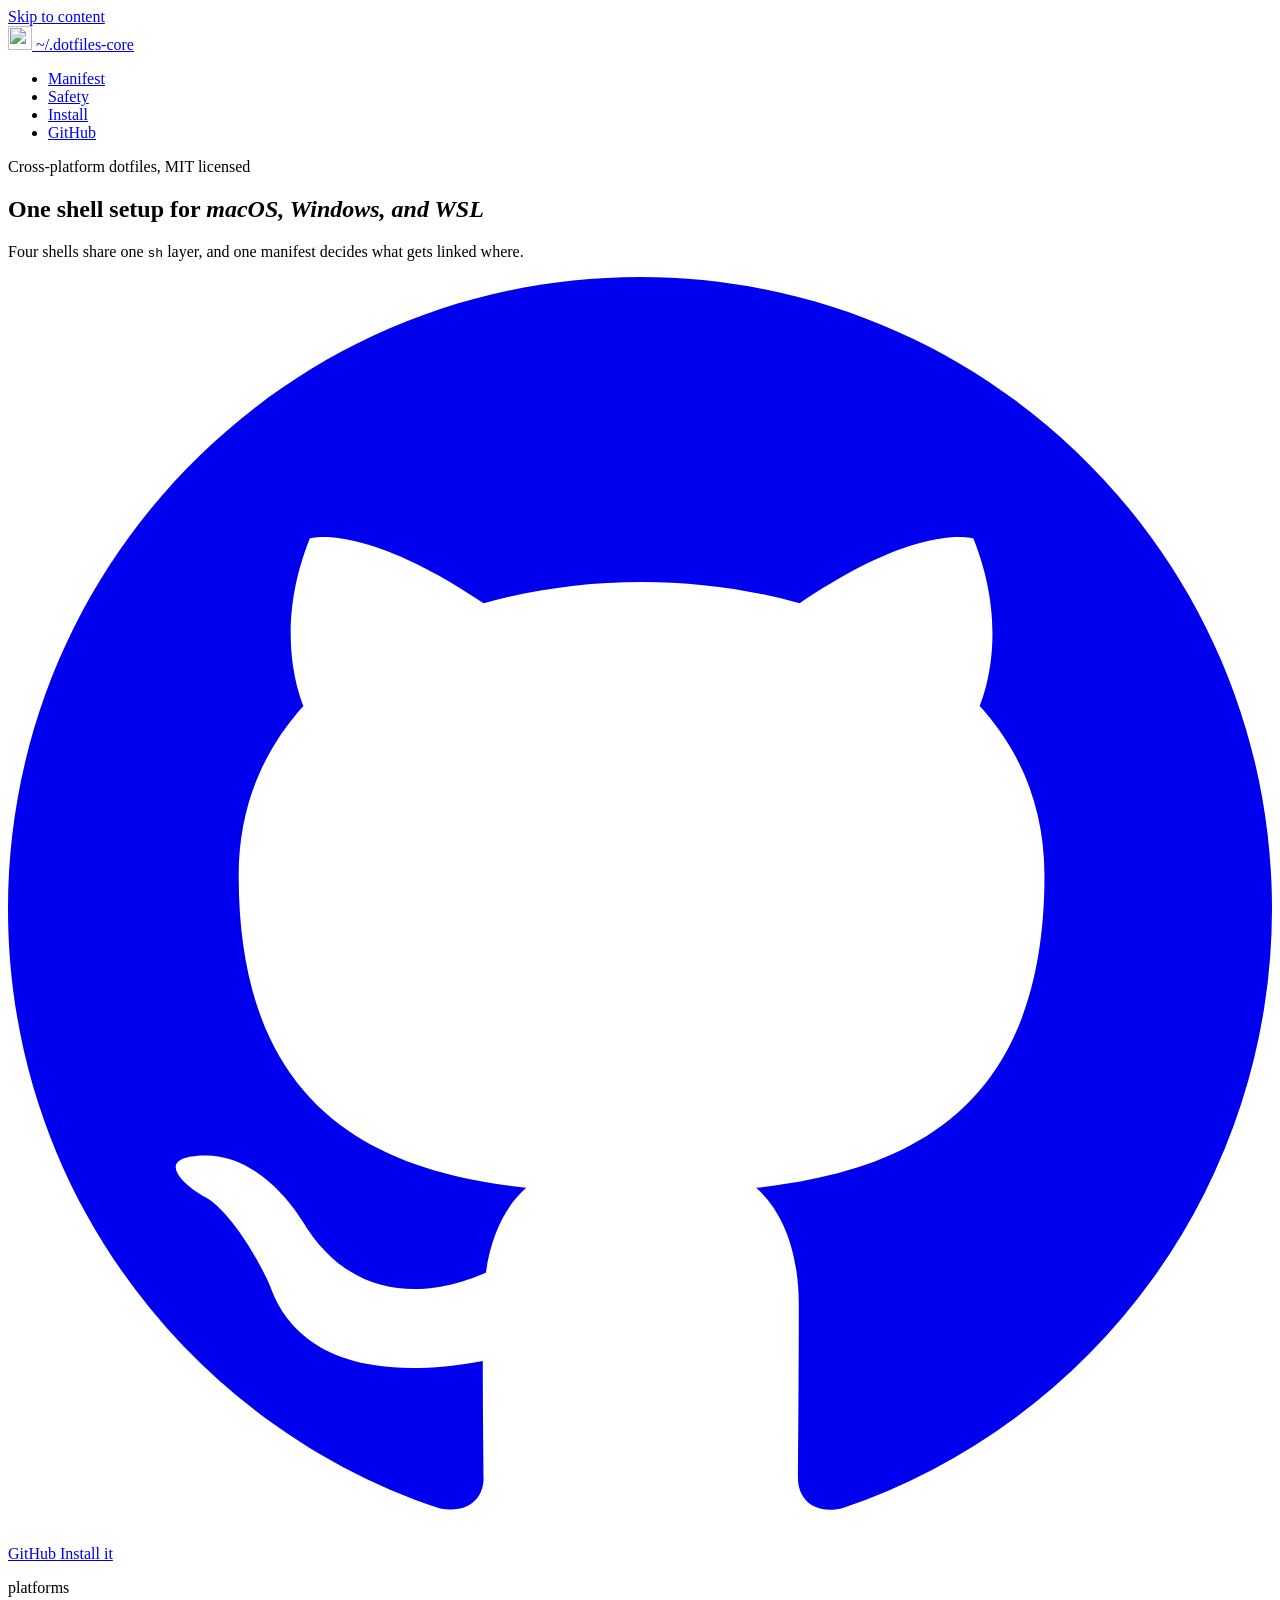
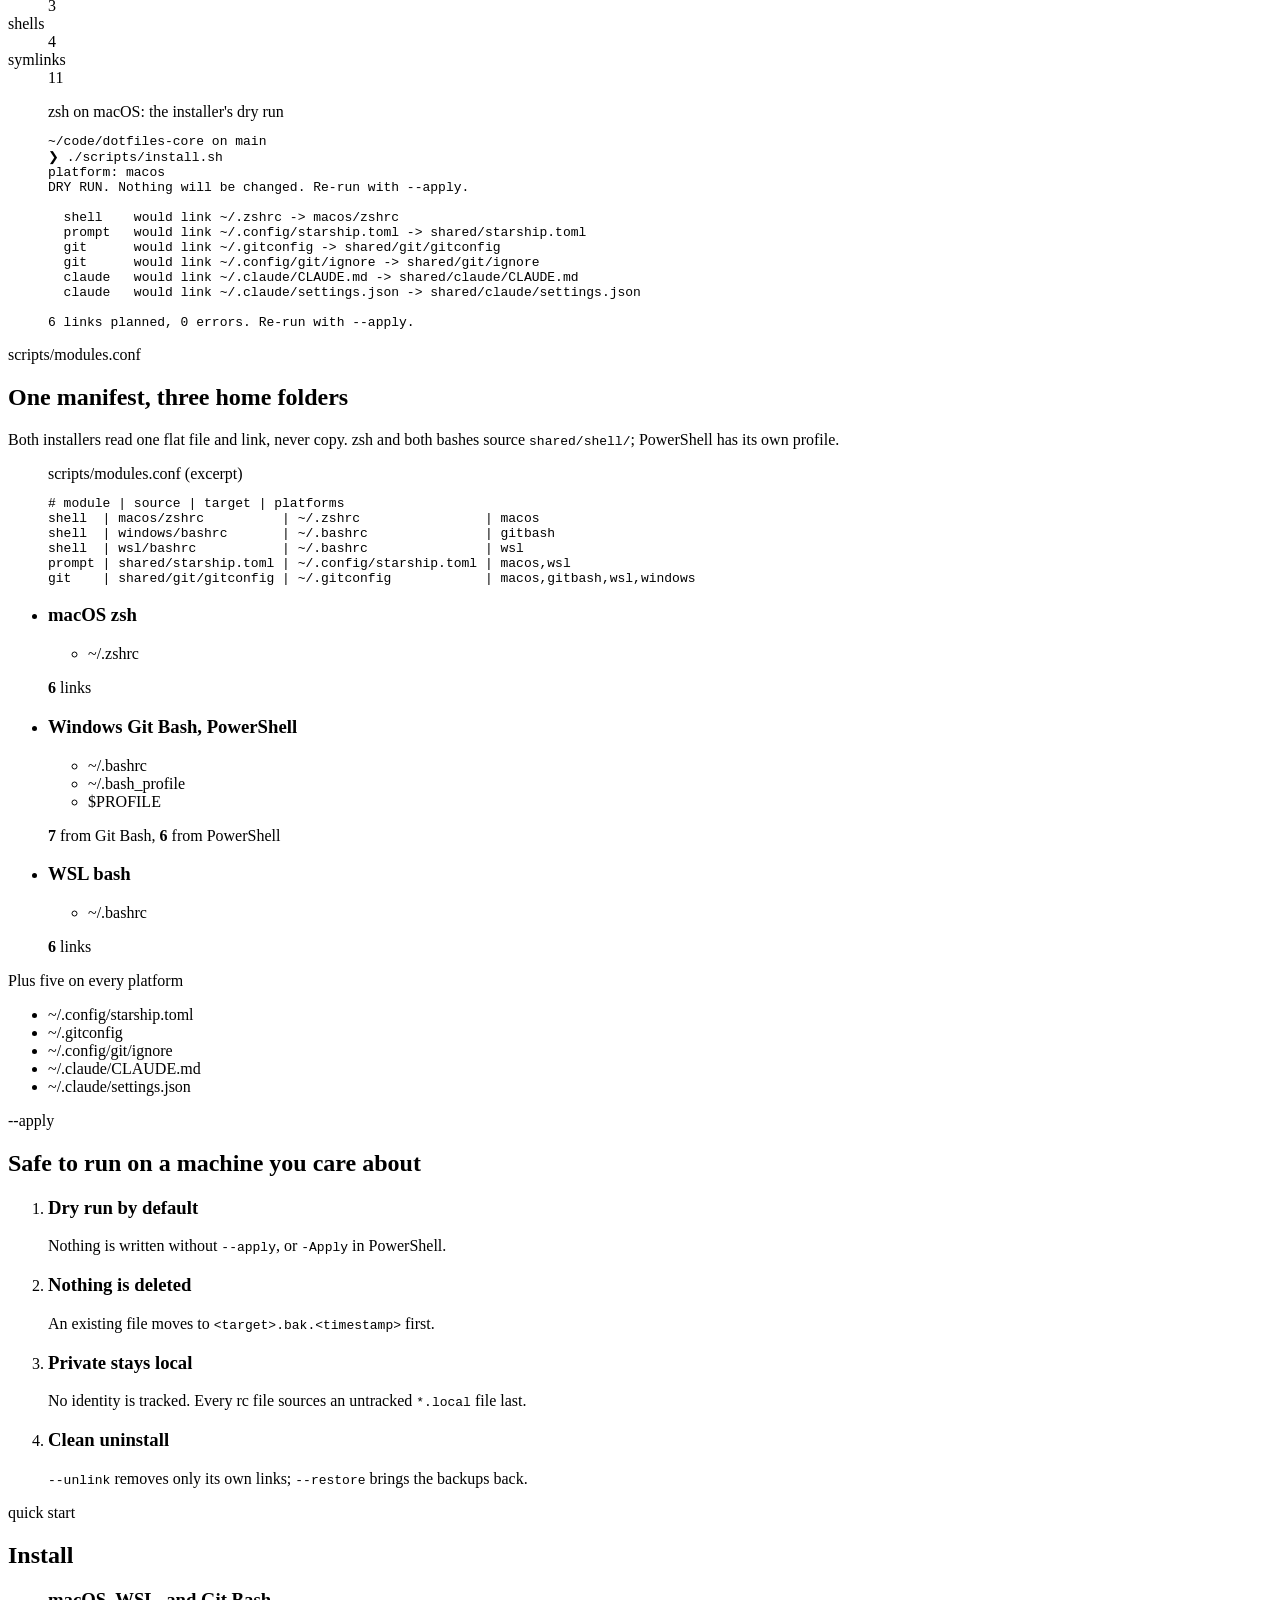
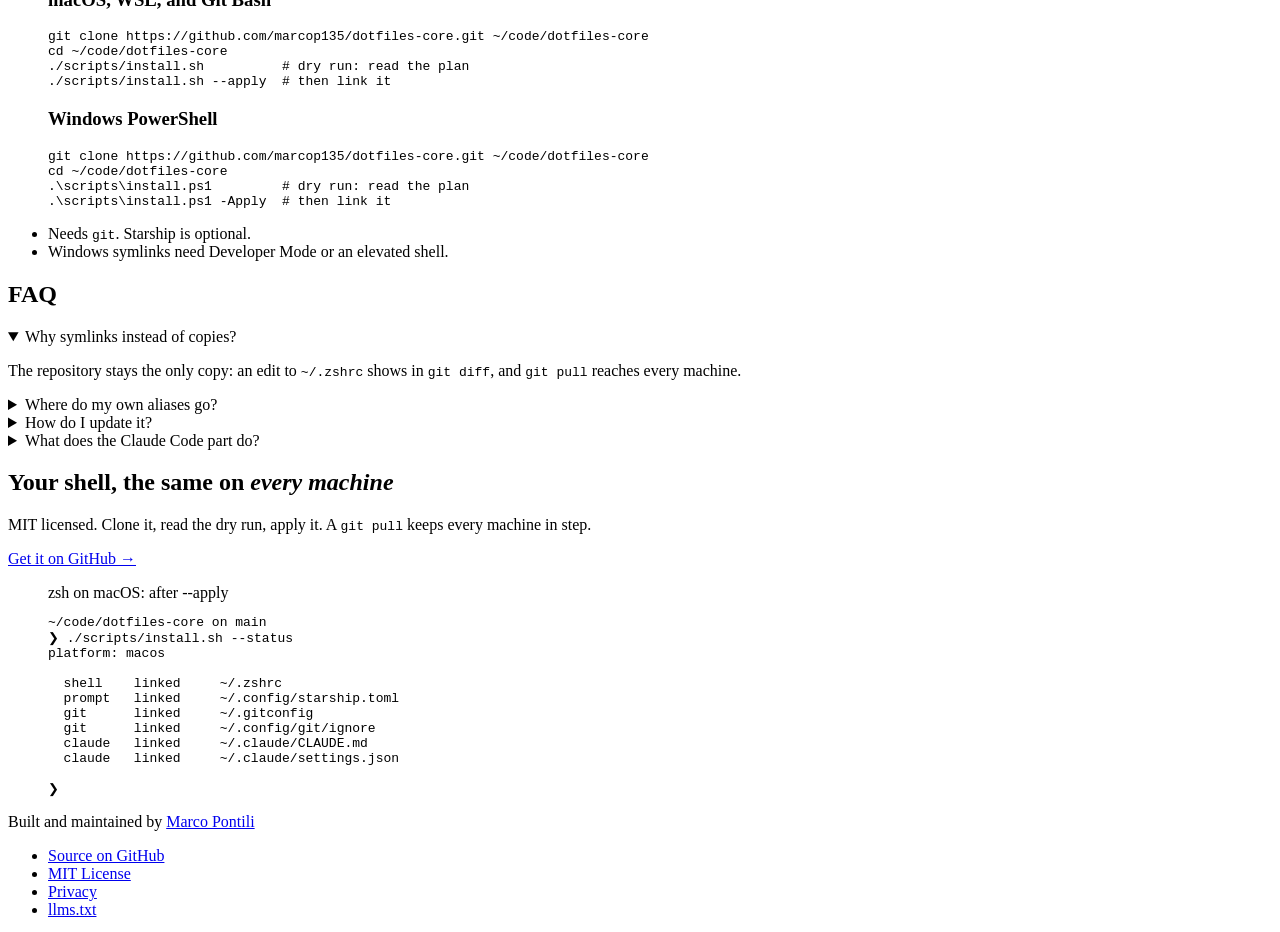
==== commit 87a68f6a: "feat: fix shell and profile bugs, slim and animate the site, cut 1.6.0" ====
--- a/site/index.html
+++ b/site/index.html
@@ -15,7 +15,7 @@
   <link rel="apple-touch-icon" sizes="180x180" href="/apple-touch-icon.png">
   <link rel="manifest" href="/site.webmanifest">
   <link rel="preload" href="/fonts/roboto-mono-v31-latin-700.woff2" as="font" type="font/woff2" crossorigin>
-  <link rel="stylesheet" href="/styles.3f65db38.css">
+  <link rel="stylesheet" href="/styles.03f40d27.css">
   <title>dotfiles-core: one shell setup for macOS, Windows, and WSL</title>
   <meta name="description" content="Cross-platform dotfiles for zsh, bash, Git Bash, and PowerShell. One shared sh layer, one manifest, symlinks into your home folder.">
   <link rel="canonical" href="https://dotfiles.marcopontili.com/">
@@ -78,7 +78,7 @@
         "width": 1200,
         "height": 630
       },
-      "dateModified": "2026-10-17",
+      "dateModified": "2026-10-24",
       "inLanguage": "en"
     },
     {
@@ -111,7 +111,7 @@
           "name": "Why symlinks instead of copies?",
           "acceptedAnswer": {
             "@type": "Answer",
-            "text": "The repository stays the only copy. An edit to ~/.zshrc is an edit to the repository, so git diff shows it and a git pull reaches every machine."
+            "text": "The repository stays the only copy: an edit to ~/.zshrc shows in git diff, and git pull reaches every machine."
           }
         },
         {
@@ -119,15 +119,7 @@
           "name": "Where do my own aliases go?",
           "acceptedAnswer": {
             "@type": "Answer",
-            "text": "In ~/.shell.local, which zsh and both bashes read, or profile.local.ps1 next to the PowerShell profile. They load after the tracked configuration, so local values win."
-          }
-        },
-        {
-          "@type": "Question",
-          "name": "What is not included?",
-          "acceptedAnswer": {
-            "@type": "Answer",
-            "text": "Git identity, employer and client configuration, package lists, macOS system settings, and editor and terminal settings. Your identity goes in ~/.gitconfig.local, which the tracked gitconfig includes."
+            "text": "In ~/.shell.local, or profile.local.ps1 next to the PowerShell profile. Both load last, so they win."
           }
         },
         {
@@ -135,15 +127,7 @@
           "name": "How do I update it?",
           "acceptedAnswer": {
             "@type": "Answer",
-            "text": "Run git pull, then ./scripts/install.sh --apply, or .\\scripts\\install.ps1 -Apply in PowerShell. Links already in place are left alone; new ones get added."
-          }
-        },
-        {
-          "@type": "Question",
-          "name": "How do I see what is linked?",
-          "acceptedAnswer": {
-            "@type": "Answer",
-            "text": "Run ./scripts/install.sh --status, or -Status in PowerShell. doctor.sh and doctor.ps1 catch the problems that fail silently, such as missing symlink rights on Windows."
+            "text": "git pull, then run the installer with --apply again. Links already in place are left alone."
           }
         },
         {
@@ -151,7 +135,7 @@
           "name": "What does the Claude Code part do?",
           "acceptedAnswer": {
             "@type": "Answer",
-            "text": "It links CLAUDE.md and settings.json. The settings turn off telemetry and auto-update, keep commands behind approval, and deny secret files, rm -rf, force-push, and pushes to main. A safety floor, not a sandbox."
+            "text": "It links CLAUDE.md and settings.json: telemetry and auto-update off, commands behind approval, and secret files, rm -rf, force-push, and pushes to main denied. A safety floor, not a sandbox."
           }
         }
       ]
@@ -172,7 +156,7 @@
       <nav class="topnav" aria-label="Primary">
         <ul>
           <li><a class="topnav-anchor" href="#manifest">Manifest</a></li>
-          <li><a class="topnav-anchor" href="#shells">Shells</a></li>
+          <li><a class="topnav-anchor" href="#safety">Safety</a></li>
           <li><a class="topnav-anchor" href="#install">Install</a></li>
           <li><a class="topnav-gh" href="https://github.com/marcop135/dotfiles-core">GitHub</a></li>
         </ul>
@@ -186,7 +170,7 @@
         <div>
           <p class="eyebrow">Cross-platform dotfiles, MIT licensed</p>
           <h1 id="hero-title" class="headline">One shell setup for <em>macOS, Windows, and WSL</em></h1>
-          <p class="lede">Four shells share one <code>sh</code> layer, and one manifest decides what gets linked where. The Mac and the Windows box stop drifting apart.</p>
+          <p class="lede">Four shells share one <code>sh</code> layer, and one manifest decides what gets linked where.</p>
           <div class="cta">
             <a class="btn btn-primary" href="https://github.com/marcop135/dotfiles-core">
               <svg viewBox="0 0 16 16" aria-hidden="true" focusable="false"><path fill="currentColor" d="M8 0C3.58 0 0 3.58 0 8c0 3.54 2.29 6.53 5.47 7.59.4.07.55-.17.55-.38 0-.19-.01-.82-.01-1.49-2.01.37-2.53-.49-2.69-.94-.09-.23-.48-.94-.82-1.13-.28-.15-.68-.52-.01-.53.63-.01 1.08.58 1.23.82.72 1.21 1.87.87 2.33.66.07-.52.28-.87.51-1.07-1.78-.2-3.64-.89-3.64-3.95 0-.87.31-1.59.82-2.15-.08-.2-.36-1.02.08-2.12 0 0 .67-.21 2.2.82.64-.18 1.32-.27 2-.27.68 0 1.36.09 2 .27 1.53-1.04 2.2-.82 2.2-.82.44 1.1.16 1.92.08 2.12.51.56.82 1.27.82 2.15 0 3.07-1.87 3.75-3.65 3.95.29.25.54.73.54 1.48 0 1.07-.01 1.93-.01 2.2 0 .21.15.46.55.38A8.013 8.013 0 0 0 16 8c0-4.42-3.58-8-8-8Z"/></svg>
@@ -225,133 +209,90 @@
 
     <section class="section" id="manifest" aria-labelledby="manifest-title">
       <div class="shell">
-        <div class="section-head section-head--center">
+        <div class="section-head section-head--center reveal">
           <span class="section-kicker">scripts/modules.conf</span>
           <h2 id="manifest-title" class="section-title">One manifest, three home folders</h2>
-          <p class="section-lede">Both installers read one flat file. Files are linked, not copied.</p>
-        </div>
-
-        <div class="fan" data-play>
-          <div class="manifest">
+          <p class="section-lede">Both installers read one flat file and link, never copy. zsh and both bashes source <code>shared/shell/</code>; PowerShell has its own profile.</p>
+        </div>
+
+        <div class="fan" data-run>
+          <div class="manifest reveal">
             <figure class="term" aria-labelledby="manifest-caption">
               <figcaption id="manifest-caption" class="term-bar">
                 <span class="term-dots" aria-hidden="true"><span></span><span></span><span></span></span>
                 scripts/modules.conf (excerpt)
               </figcaption>
-<pre class="term-body" tabindex="0"><code><span class="t-comment"># module | source | target | platforms</span>
-<span class="t-mod">shell </span> | macos/zshrc          | ~/.zshrc                | macos
-<span class="t-mod">shell </span> | wsl/bashrc           | ~/.bashrc               | wsl
-<span class="t-mod">prompt</span> | shared/starship.toml | ~/.config/starship.toml | macos,wsl
-<span class="t-mod">git   </span> | shared/git/gitconfig | ~/.gitconfig            | macos,gitbash,wsl,windows</code></pre>
+<pre class="term-body" tabindex="0"><code><span class="t-comment"># module | <span class="col-src">source | </span>target | platforms</span>
+<span class="t-mod">shell </span> | <span class="col-src">macos/zshrc          | </span>~/.zshrc                | macos
+<span class="t-mod">shell </span> | <span class="col-src">windows/bashrc       | </span>~/.bashrc               | gitbash
+<span class="t-mod">shell </span> | <span class="col-src">wsl/bashrc           | </span>~/.bashrc               | wsl
+<span class="t-mod">prompt</span> | <span class="col-src">shared/starship.toml | </span>~/.config/starship.toml | macos,wsl<span class="row-wide">
+<span class="t-mod">git   </span> | <span class="col-src">shared/git/gitconfig | </span>~/.gitconfig            | macos,gitbash,wsl,windows</span></code></pre>
             </figure>
           </div>
 
-          <ul class="fan-targets" aria-label="Where each platform's links land">
+          <ul class="fan-targets" aria-label="The shell entry points each platform links">
             <li class="target">
-              <div class="target-head">
-                <h3>macOS</h3>
-                <span class="target-shells">zsh</span>
-              </div>
+              <h3>macOS <span class="target-shells">zsh</span></h3>
               <ul class="links">
-                <li><span class="to">~/.zshrc</span><span class="from">macos/zshrc</span></li>
-                <li><span class="to">~/.config/starship.toml</span><span class="from">shared/starship.toml</span></li>
-                <li><span class="to">~/.gitconfig, ~/.config/git/ignore</span><span class="from">shared/git/</span></li>
-                <li><span class="to">~/.claude/CLAUDE.md, settings.json</span><span class="from">shared/claude/</span></li>
+                <li>~/.zshrc</li>
               </ul>
               <p class="target-count"><strong>6</strong> links</p>
             </li>
             <li class="target">
-              <div class="target-head">
-                <h3>Windows</h3>
-                <span class="target-shells">Git Bash, PowerShell</span>
-              </div>
+              <h3>Windows <span class="target-shells">Git Bash, PowerShell</span></h3>
               <ul class="links">
-                <li><span class="to">~/.bashrc, ~/.bash_profile</span><span class="from">windows/bashrc, bash_profile</span></li>
-                <li><span class="to">$PROFILE.CurrentUserAllHosts</span><span class="from">windows/Microsoft.PowerShell_profile.ps1</span></li>
-                <li><span class="to">~/.config/starship.toml</span><span class="from">windows/starship.toml</span></li>
-                <li><span class="to">~/.gitconfig, ~/.config/git/ignore</span><span class="from">shared/git/</span></li>
-                <li><span class="to">~/.claude/CLAUDE.md, settings.json</span><span class="from">shared/claude/</span></li>
+                <li>~/.bashrc</li>
+                <li>~/.bash_profile</li>
+                <li>$PROFILE</li>
               </ul>
-              <p class="target-count"><strong>7</strong> links from Git Bash, <strong>6</strong> from PowerShell</p>
+              <p class="target-count"><strong>7</strong> from Git Bash, <strong>6</strong> from PowerShell</p>
             </li>
             <li class="target">
-              <div class="target-head">
-                <h3>WSL</h3>
-                <span class="target-shells">bash</span>
-              </div>
+              <h3>WSL <span class="target-shells">bash</span></h3>
               <ul class="links">
-                <li><span class="to">~/.bashrc</span><span class="from">wsl/bashrc</span></li>
-                <li><span class="to">~/.config/starship.toml</span><span class="from">shared/starship.toml</span></li>
-                <li><span class="to">~/.gitconfig, ~/.config/git/ignore</span><span class="from">shared/git/</span></li>
-                <li><span class="to">~/.claude/CLAUDE.md, settings.json</span><span class="from">shared/claude/</span></li>
+                <li>~/.bashrc</li>
               </ul>
               <p class="target-count"><strong>6</strong> links</p>
             </li>
           </ul>
-        </div>
-      </div>
-    </section>
-
-    <section class="section" id="shells" aria-labelledby="shells-title">
-      <div class="shell">
-        <div class="section-head">
-          <span class="section-kicker">shared/shell/</span>
-          <h2 id="shells-title" class="section-title">Four shells, one shared layer</h2>
-          <p class="section-lede">zsh and both bashes source the same <code>sh</code> files. PowerShell gets its own profile.</p>
-        </div>
-
-        <ul class="shells">
-          <li class="shell-card" data-tone="mac">
-            <h3>zsh</h3>
-            <p class="shell-platform">macOS</p>
-            <p class="shell-entry"><code>macos/zshrc</code></p>
-            <p class="shell-layer">sources shared/shell/</p>
-          </li>
-          <li class="shell-card" data-tone="wsl">
-            <h3>bash</h3>
-            <p class="shell-platform">WSL</p>
-            <p class="shell-entry"><code>wsl/bashrc</code></p>
-            <p class="shell-layer">sources shared/shell/</p>
-          </li>
-          <li class="shell-card" data-tone="gitbash">
-            <h3>bash</h3>
-            <p class="shell-platform">Git Bash on Windows</p>
-            <p class="shell-entry"><code>windows/bashrc</code> and <code>windows/bash_profile</code></p>
-            <p class="shell-layer">sources shared/shell/</p>
-          </li>
-          <li class="shell-card" data-tone="pwsh">
-            <h3>pwsh</h3>
-            <p class="shell-platform">PowerShell on Windows</p>
-            <p class="shell-entry"><code>windows/Microsoft.PowerShell_profile.ps1</code></p>
-            <p class="shell-layer">own profile, same prompt</p>
-          </li>
-        </ul>
+
+          <div class="fan-shared reveal">
+            <p>Plus five on every platform</p>
+            <ul class="links">
+              <li>~/.config/starship.toml</li>
+              <li>~/.gitconfig</li>
+              <li>~/.config/git/ignore</li>
+              <li>~/.claude/CLAUDE.md</li>
+              <li>~/.claude/settings.json</li>
+            </ul>
+          </div>
+        </div>
       </div>
     </section>
 
     <section class="section" id="safety" aria-labelledby="safety-title">
       <div class="shell">
-        <div class="section-head">
+        <div class="section-head reveal">
           <span class="section-kicker">--apply</span>
           <h2 id="safety-title" class="section-title">Safe to run on a machine you care about</h2>
-          <p class="section-lede">The installers change nothing until you ask, and they never delete a file.</p>
         </div>
         <ol class="rules">
-          <li>
+          <li class="reveal">
             <h3>Dry run by default</h3>
-            <p>Every run prints the plan first. Only <code>--apply</code>, or <code>-Apply</code> in PowerShell, writes anything.</p>
+            <p>Nothing is written without <code>--apply</code>, or <code>-Apply</code> in PowerShell.</p>
           </li>
-          <li>
+          <li class="reveal">
             <h3>Nothing is deleted</h3>
-            <p>An existing file is renamed to <code>&lt;target&gt;.bak.&lt;timestamp&gt;</code> before a link replaces it.</p>
+            <p>An existing file moves to <code>&lt;target&gt;.bak.&lt;timestamp&gt;</code> first.</p>
           </li>
-          <li>
+          <li class="reveal">
             <h3>Private stays local</h3>
-            <p>No Git identity or employer config in the repository. Every rc file sources an untracked <code>*.local</code> sibling last, so local values win.</p>
+            <p>No identity is tracked. Every rc file sources an untracked <code>*.local</code> file last.</p>
           </li>
-          <li>
+          <li class="reveal">
             <h3>Clean uninstall</h3>
-            <p><code>--unlink</code> removes only symlinks that point into this repository, and <code>--restore</code> puts the backups back.</p>
+            <p><code>--unlink</code> removes only its own links; <code>--restore</code> brings the backups back.</p>
           </li>
         </ol>
       </div>
@@ -359,13 +300,12 @@
 
     <section class="section" id="install" aria-labelledby="install-title">
       <div class="shell">
-        <div class="section-head">
+        <div class="section-head reveal">
           <span class="section-kicker">quick start</span>
           <h2 id="install-title" class="section-title">Install</h2>
-          <p class="section-lede">Clone it anywhere, read the dry run, then apply it.</p>
-        </div>
-
-        <div class="install-grid">
+        </div>
+
+        <div class="install-grid reveal">
           <figure class="term snippet" aria-labelledby="snip-posix-title">
             <div class="term-bar">
               <h3 id="snip-posix-title">macOS, WSL, and Git Bash</h3>
@@ -397,43 +337,69 @@
         <p id="copy-status" class="visually-hidden" role="status" aria-live="polite"></p>
 
         <ul class="requirements">
-          <li>Needs <code>git</code> and one supported shell. Starship is optional; without it the shell keeps its normal prompt.</li>
-          <li>Windows symlinks need Developer Mode or an elevated shell. The installers tell you when that is missing.</li>
-          <li>Install one module with <code>--only shell</code>, or skip one with <code>--skip prompt</code>.</li>
+          <li>Needs <code>git</code>. Starship is optional.</li>
+          <li>Windows symlinks need Developer Mode or an elevated shell.</li>
         </ul>
       </div>
     </section>
 
     <section class="section" id="faq" aria-labelledby="faq-title">
       <div class="shell">
-        <div class="section-head">
-          <h2 id="faq-title" class="section-title">Questions answered</h2>
-        </div>
-        <div class="faq">
+        <div class="section-head reveal">
+          <h2 id="faq-title" class="section-title">FAQ</h2>
+        </div>
+        <div class="faq reveal">
           <details open>
             <summary>Why symlinks instead of copies?</summary>
-            <p>The repository stays the only copy. An edit to <code>~/.zshrc</code> is an edit to the repository, so <code>git diff</code> shows it and a <code>git pull</code> reaches every machine.</p>
+            <p>The repository stays the only copy: an edit to <code>~/.zshrc</code> shows in <code>git diff</code>, and <code>git pull</code> reaches every machine.</p>
           </details>
           <details>
             <summary>Where do my own aliases go?</summary>
-            <p>In <code>~/.shell.local</code>, which zsh and both bashes read, or <code>profile.local.ps1</code> next to the PowerShell profile. They load after the tracked configuration, so local values win.</p>
-          </details>
-          <details>
-            <summary>What is not included?</summary>
-            <p>Git identity, employer and client configuration, package lists, macOS system settings, and editor and terminal settings. Your identity goes in <code>~/.gitconfig.local</code>, which the tracked gitconfig includes.</p>
+            <p>In <code>~/.shell.local</code>, or <code>profile.local.ps1</code> next to the PowerShell profile. Both load last, so they win.</p>
           </details>
           <details>
             <summary>How do I update it?</summary>
-            <p>Run <code>git pull</code>, then <code>./scripts/install.sh --apply</code>, or <code>.\scripts\install.ps1 -Apply</code> in PowerShell. Links already in place are left alone; new ones get added.</p>
-          </details>
-          <details>
-            <summary>How do I see what is linked?</summary>
-            <p>Run <code>./scripts/install.sh --status</code>, or <code>-Status</code> in PowerShell. <code>doctor.sh</code> and <code>doctor.ps1</code> catch the problems that fail silently, such as missing symlink rights on Windows.</p>
+            <p><code>git pull</code>, then run the installer with <code>--apply</code> again. Links already in place are left alone.</p>
           </details>
           <details>
             <summary>What does the Claude Code part do?</summary>
-            <p>It links <code>CLAUDE.md</code> and <code>settings.json</code>. The settings turn off telemetry and auto-update, keep commands behind approval, and deny secret files, <code>rm -rf</code>, force-push, and pushes to <code>main</code>. A safety floor, not a sandbox.</p>
+            <p>It links <code>CLAUDE.md</code> and <code>settings.json</code>: telemetry and auto-update off, commands behind approval, and secret files, <code>rm -rf</code>, force-push, and pushes to <code>main</code> denied. A safety floor, not a sandbox.</p>
           </details>
+        </div>
+      </div>
+    </section>
+
+    <section class="section" id="get-started" aria-labelledby="closing-title">
+      <div class="shell">
+        <div class="closing-frame reveal">
+          <div class="closing">
+            <div>
+              <h2 id="closing-title" class="closing-title">Your shell, the same on <em>every machine</em></h2>
+              <p class="closing-lede">MIT licensed. Clone it, read the dry run, apply it. A <code>git pull</code> keeps every machine in step.</p>
+              <div class="cta">
+                <a class="btn btn-primary btn-go" href="https://github.com/marcop135/dotfiles-core">Get it on GitHub <span class="btn-arrow" aria-hidden="true">&rarr;</span></a>
+              </div>
+            </div>
+
+            <figure class="term" aria-labelledby="closing-term-caption" data-play>
+              <figcaption id="closing-term-caption" class="term-bar">
+                <span class="term-dots" aria-hidden="true"><span></span><span></span><span></span></span>
+                zsh on macOS: after --apply
+              </figcaption>
+<pre class="term-body" tabindex="0"><code><span class="t-path">~/code/dotfiles-core</span> <span class="t-muted">on</span> <span class="t-branch">main</span>
+<span class="t-prompt">&#10095;</span> <span class="t-cmd">./scripts/install.sh --status</span>
+<span class="t-out i0"><span class="t-muted">platform:</span> macos</span>
+<span class="t-out i1"> </span>
+<span class="t-out i2">  <span class="t-mod">shell </span>   <span class="t-ok">linked</span>     ~/.zshrc</span>
+<span class="t-out i3">  <span class="t-mod">prompt</span>   <span class="t-ok">linked</span>     ~/.config/starship.toml</span>
+<span class="t-out i4">  <span class="t-mod">git   </span>   <span class="t-ok">linked</span>     ~/.gitconfig</span>
+<span class="t-out i5">  <span class="t-mod">git   </span>   <span class="t-ok">linked</span>     ~/.config/git/ignore</span>
+<span class="t-out i6">  <span class="t-mod">claude</span>   <span class="t-ok">linked</span>     ~/.claude/CLAUDE.md</span>
+<span class="t-out i7">  <span class="t-mod">claude</span>   <span class="t-ok">linked</span>     ~/.claude/settings.json</span>
+<span class="t-out i8"> </span>
+<span class="t-out i9"><span class="t-prompt">&#10095;</span> <span class="t-cursor" aria-hidden="true"></span></span></code></pre>
+            </figure>
+          </div>
         </div>
       </div>
     </section>
@@ -453,6 +419,6 @@
     </div>
   </footer>
   <noscript><img class="pixel" src="https://mt.marcopontili.com/m/?idsite=8&amp;rec=1" alt="" width="1" height="1" referrerpolicy="no-referrer-when-downgrade"></noscript>
-  <script src="/app.f8aaf6bc.js" defer></script>
+  <script src="/app.0a6a49e2.js" defer></script>
 </body>
 </html>
